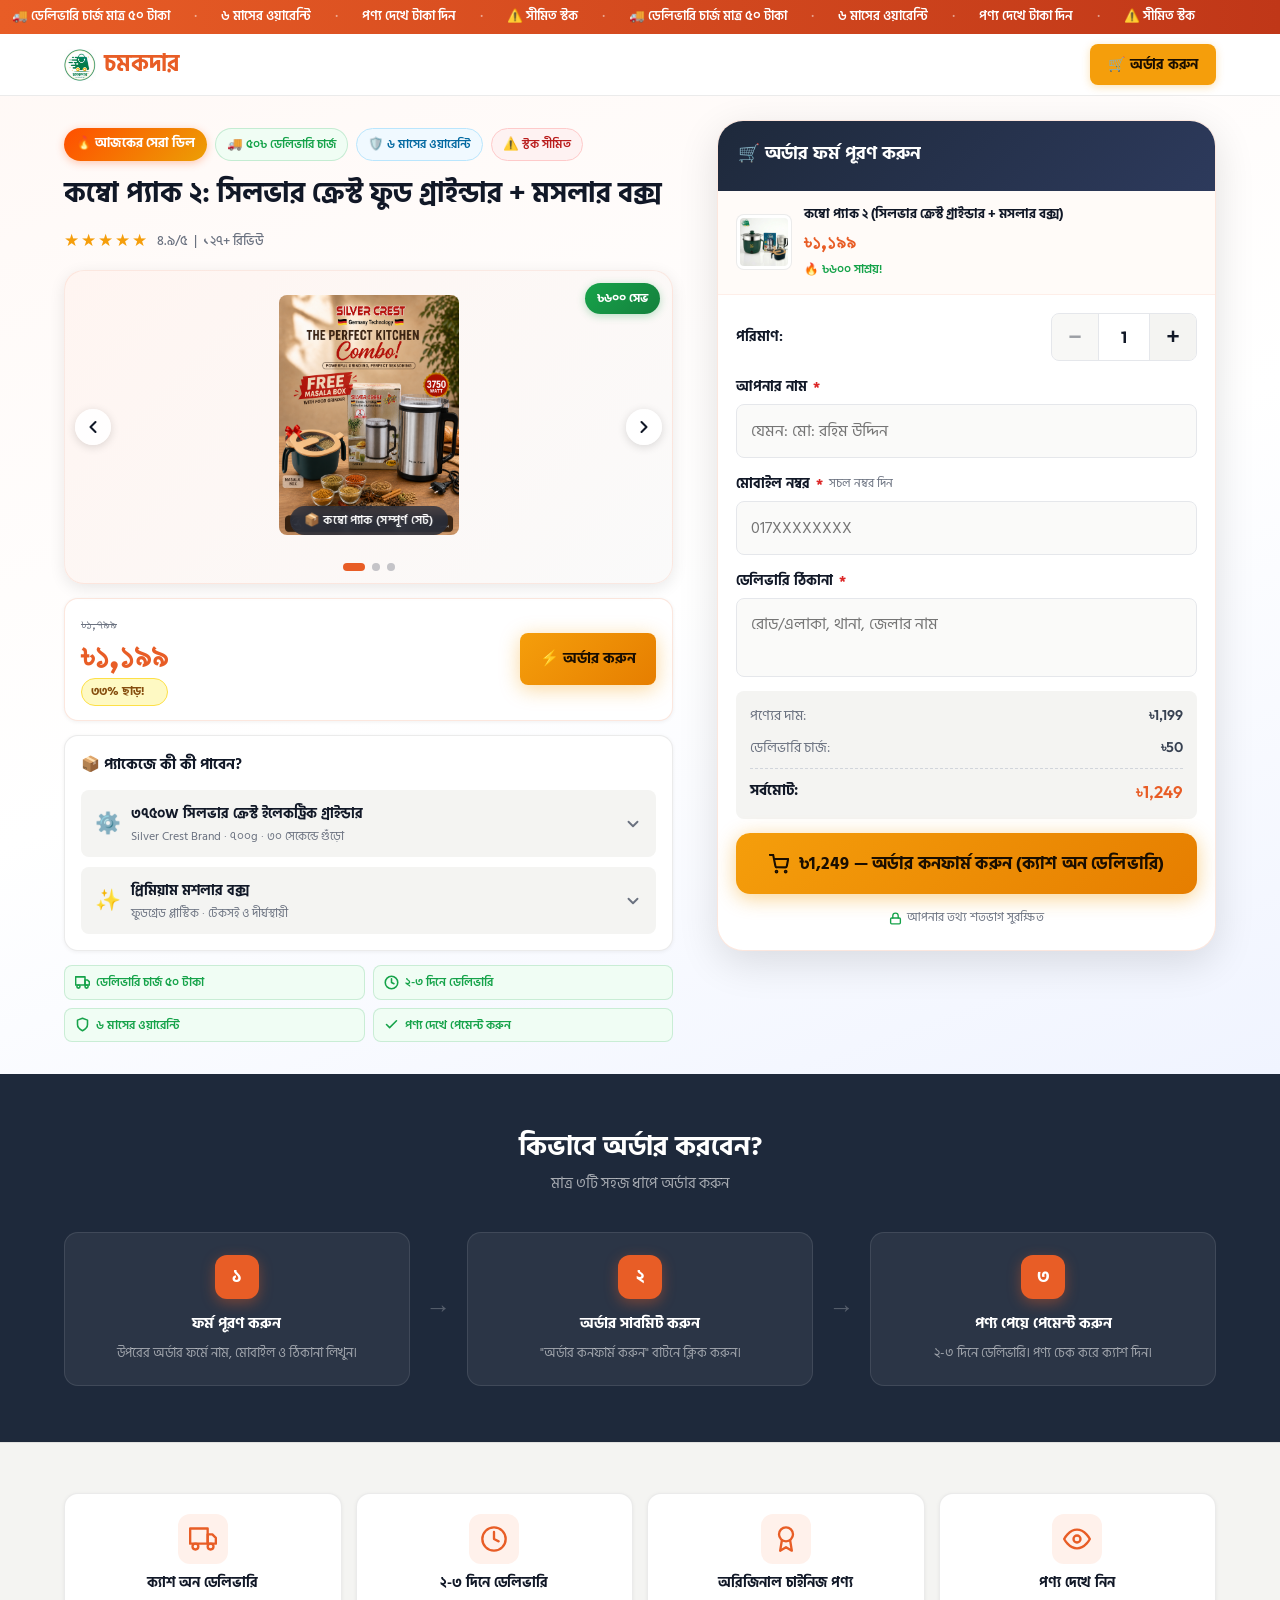
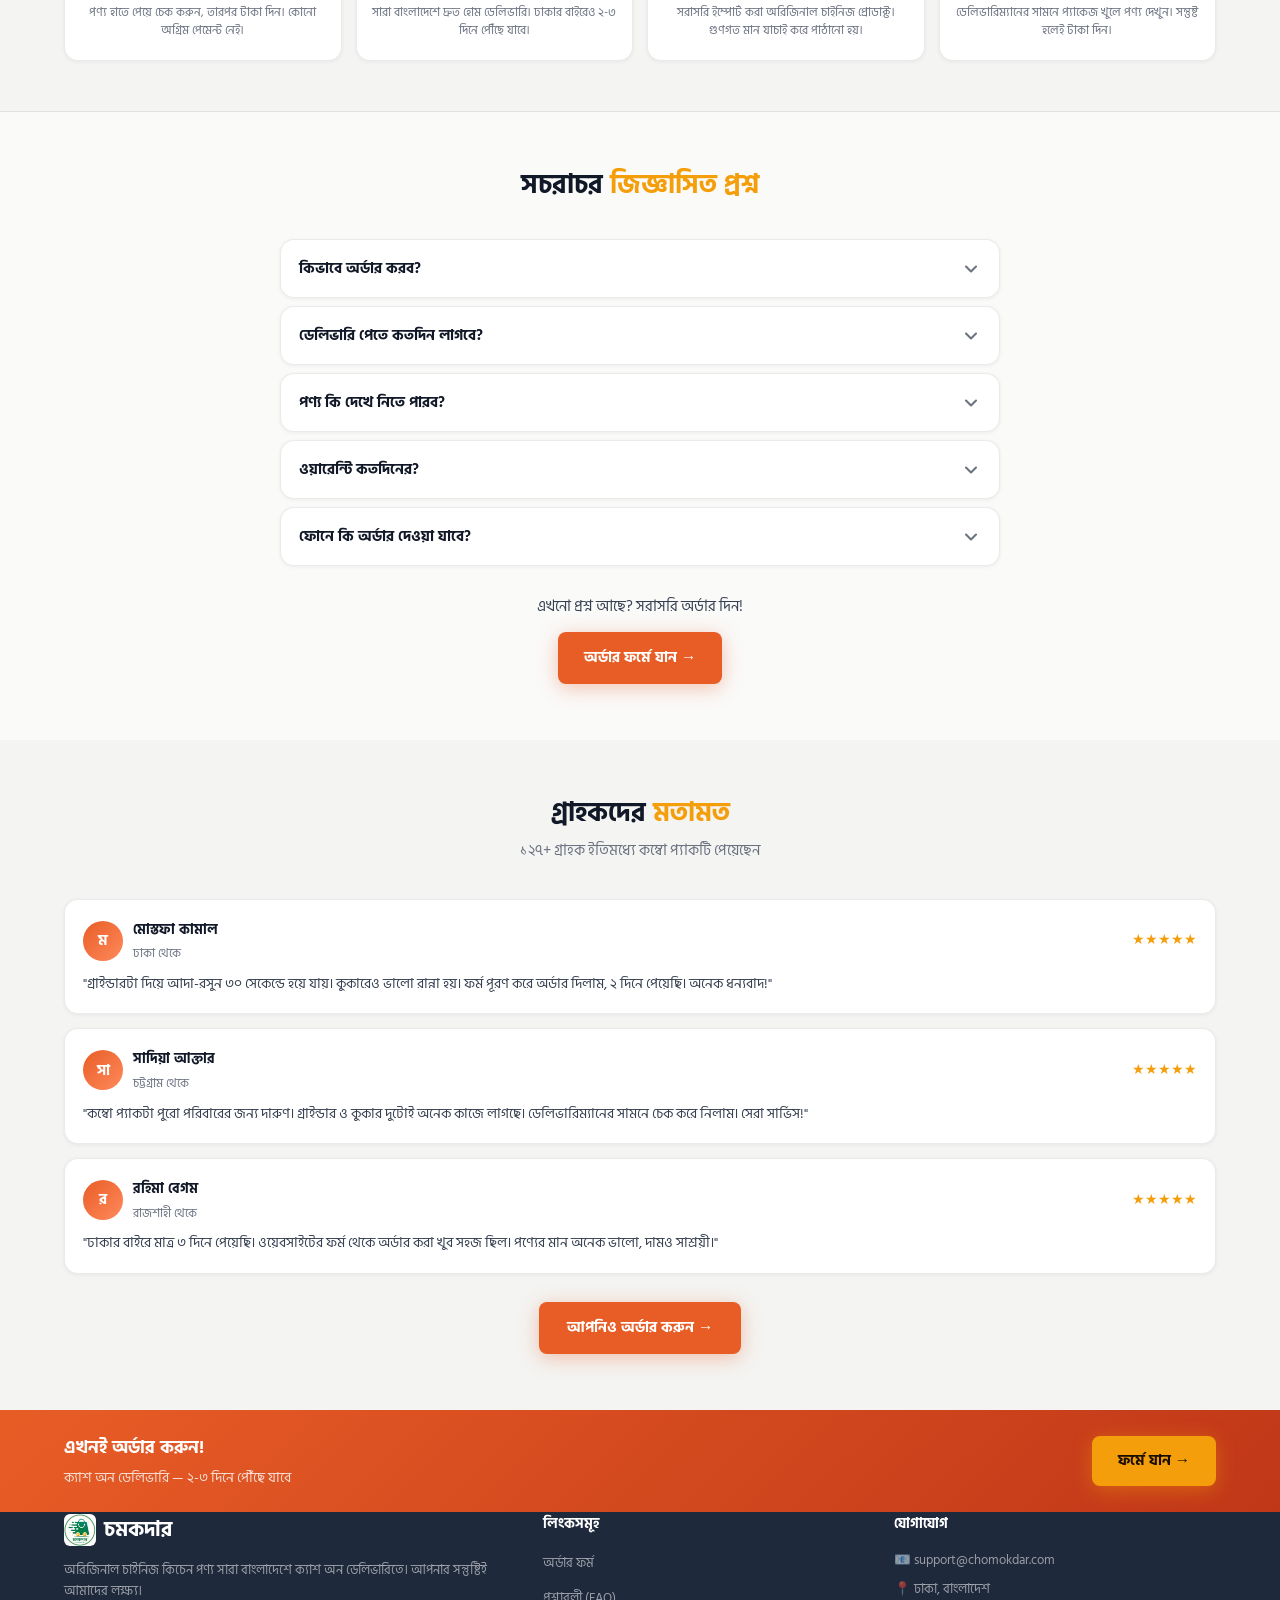
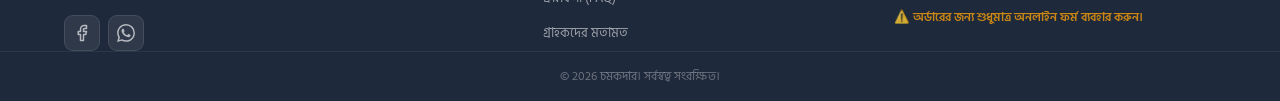
==== combo2/index.html @ e31125bf "2nd page" ====
﻿<!DOCTYPE html>
<html lang="bn">
<head>
  <meta charset="UTF-8">
  <meta name="viewport" content="width=device-width, initial-scale=1.0, viewport-fit=cover">
  <meta http-equiv="X-UA-Compatible" content="ie=edge">

  <title>চমকদার | কম্বো প্যাক ২ অর্ডার করুন - সিলভার ক্রেস্ট ফুড গ্রাইন্ডার + মশলার বক্স</title>
  <meta name="description" content="চমকদার কম্বো প্যাক ২: ৩৭৫০W সিলভার ক্রেস্ট ফুড গ্রাইন্ডার + প্রিমিয়াম মশলার বক্স মাত্র ৳১,১৯৯-তে। সারা বাংলাদেশে ডেলিভারি চার্জ মাত্র ৫০ টাকা ও ৬ মাসের ওয়ারেন্টি! অনলাইন ফর্মে অর্ডার করুন।">
  <meta name="keywords" content="চমকদার, কম্বো প্যাক, সিলভার ক্রেস্ট, ফুড গ্রাইন্ডার, মশলার বক্স, অনলাইন অর্ডার বাংলাদেশ, রিটার্ন পলিসি">
  <meta name="robots" content="index, follow">
  <link rel="canonical" href="https://chomokdar.com/combo2/">

  <!-- Open Graph for Facebook Ads -->
  <meta property="og:title" content="চমকদার কম্বো প্যাক ২ — ৳১,১৯৯ | ডেলিভারি ৫০ টাকা">
  <meta property="og:description" content="৩৭৫০W সিলভার ক্রেস্ট ফুড গ্রাইন্ডার + প্রিমিয়াম মশলার বক্স — একসাথে মাত্র ৳১,১৯৯! সাথে ৬ মাসের ওয়ারেন্টি!">
  <meta property="og:image" content="https://chomokdar.com/assets/combo pack 2.jpeg">
  <meta property="og:url" content="https://chomokdar.com/combo2/">
  <meta property="og:type" content="website">
  <meta property="og:site_name" content="চমকদার">

  <meta name="twitter:card" content="summary_large_image">
  <meta name="twitter:title" content="চমকদার কম্বো প্যাক ২ — ৳১,১৯৯">
  <meta name="twitter:description" content="৩৭৫০W সিলভার ক্রেস্ট ফুড গ্রাইন্ডার + প্রিমিয়াম মশলার বক্স। ডেলিভারি ৫০ টাকা ও ৬ মাসের ওয়ারেন্টি।">
  <meta name="twitter:image" content="https://chomokdar.com/assets/combo pack 2.jpeg">

  <link rel="icon" type="image/jpeg" href="../assets/chamakdaqr-logo.jpeg">

  <!-- Structured Data -->
  <script type="application/ld+json">
  {
    "@context": "https://schema.org",
    "@type": "Product",
    "name": "কম্বো প্যাক ২: সিলভার ক্রেস্ট ফুড গ্রাইন্ডার + মশলার বক্স",
    "image": "https://chomokdar.com/assets/combo pack 2.jpeg",
    "description": "অরিজিনাল চাইনিজ কিচেন কম্বো — ৩৭৫০W সিলভার ক্রেস্ট ফুড গ্রাইন্ডার ও প্রিমিয়াম মশলার বক্স। সাথে ৬ মাসের রিপ্লেসমেন্ট গ্যারান্টি।",
    "brand": { "@type": "Brand", "name": "চমকদার" },
    "offers": {
      "@type": "Offer",
      "price": "1199",
      "priceCurrency": "BDT",
      "availability": "https://schema.org/InStock",
      "url": "https://chomokdar.com/combo2/"
    },
    "aggregateRating": {
      "@type": "AggregateRating",
      "ratingValue": "4.9",
      "reviewCount": "127"
    }
  }
  </script>

  <!-- Facebook Pixel -->
  <script>
    !function(f,b,e,v,n,t,s)
    {if(f.fbq)return;n=f.fbq=function(){n.callMethod?
    n.callMethod.apply(n,arguments):n.queue.push(arguments)};
    if(!f._fbq)f._fbq=n;n.push=n;n.loaded=!0;n.version='2.0';
    n.queue=[];t=b.createElement(e);t.async=!0;
    t.src=v;s=b.getElementsByTagName(e)[0];
    s.parentNode.insertBefore(t,s)}(window, document,'script',
    'https://connect.facebook.net/en_US/fbevents.js');
  </script>
  <noscript>
    <img height="1" width="1" style="display:none"
         src="https://www.facebook.com/tr?id=1018082120683568&ev=PageView&noscript=1"/>
  </noscript>

  <link rel="stylesheet" href="../style.css?v=3">
</head>
<body data-product-key="combo2">

  <!-- ══════════════════════════════════
       TOP INFO STRIP
  ══════════════════════════════════ -->
  <div class="top-strip" id="top-strip">
    <div class="top-strip-track">
      <span>🚚 ডেলিভারি চার্জ মাত্র ৫০ টাকা</span>
      <span class="strip-dot">·</span>
      <span>৬ মাসের ওয়ারেন্টি</span>
      <span class="strip-dot">·</span>
      <span>পণ্য দেখে টাকা দিন</span>
      <span class="strip-dot">·</span>
      <span>⚠️ সীমিত স্টক</span>
      <!-- Duplicate for seamless scroll -->
      <span class="strip-dot">·</span>
      <span>🚚 ডেলিভারি চার্জ মাত্র ৫০ টাকা</span>
      <span class="strip-dot">·</span>
      <span>৬ মাসের ওয়ারেন্টি</span>
      <span class="strip-dot">·</span>
      <span>পণ্য দেখে টাকা দিন</span>
      <span class="strip-dot">·</span>
      <span>⚠️ সীমিত স্টক</span>
    </div>
  </div>

  <!-- ══════════════════════════════════
       HEADER
  ══════════════════════════════════ -->
  <header id="main-header">
    <div class="container header-container">
      <a href="#" class="logo">
        <img src="../assets/chamakdaqr-logo.jpeg" alt="চমকদার লোগো" class="logo-img">
        <span>চমকদার</span>
      </a>
      <a href="#order-form-anchor" class="header-order-btn">
        🛒 অর্ডার করুন
      </a>
    </div>
  </header>

  <!-- ══════════════════════════════════
       MAIN SECTION: Product + Form
  ══════════════════════════════════ -->
  <section class="main-section" id="order-section">
    <div class="container main-grid">

      <!-- ── LEFT / TOP: Product Detail ── -->
      <div class="product-detail-col">

        <!-- Badges -->
        <div class="badge-row">
          <span class="badge-hot">🔥 আজকের সেরা ডিল</span>
          <span class="badge-delivery">🚚 ৫০৳ ডেলিভারি চার্জ</span>
          <span class="badge-guarantee">🛡️ ৬ মাসের ওয়ারেন্টি</span>
          <span class="badge-stock">⚠️ স্টক সীমিত</span>
        </div>

        <!-- Title -->
        <h1 class="product-title">
          কম্বো প্যাক ২: সিলভার ক্রেস্ট ফুড গ্রাইন্ডার + মসলার বক্স
        </h1>

        <!-- Stars -->
        <div class="stars-row">
          <span class="stars">★★★★★</span>
          <span class="stars-label">৪.৯/৫ &nbsp;|&nbsp; ১২৭+ রিভিউ</span>
        </div>

        <!-- Product Image Slider -->
        <div class="slider-wrap" id="product-slider">
          <div class="slider-track" id="slider-track">
            <div class="slide">
              <img src="../assets/combo3.png" alt="কম্বো প্যাক — সম্পূর্ণ সেট" loading="eager">
              <span class="slide-label">📦 কম্বো প্যাক (সম্পূর্ণ সেট)</span>
            </div>
            <div class="slide">
              <img src="../assets/food grinder.png" alt="ফুড গ্রাইন্ডার" loading="lazy">
              <span class="slide-label">⚙️ সিলভার ক্রেস্ট ফুড গ্রাইন্ডার</span>
            </div>
            <div class="slide">
              <img src="../assets/masala box.jpeg" alt="মশলার বক্স" loading="lazy">
              <span class="slide-label">✨ মশলার বক্স</span>
            </div>
          </div>

          <!-- Prev / Next arrows -->
          <button class="slider-arrow slider-prev" id="slider-prev" aria-label="আগের ছবি">
            <svg xmlns="http://www.w3.org/2000/svg" width="20" height="20" viewBox="0 0 24 24" fill="none" stroke="currentColor" stroke-width="2.5" stroke-linecap="round" stroke-linejoin="round"><polyline points="15 18 9 12 15 6"/></svg>
          </button>
          <button class="slider-arrow slider-next" id="slider-next" aria-label="পরের ছবি">
            <svg xmlns="http://www.w3.org/2000/svg" width="20" height="20" viewBox="0 0 24 24" fill="none" stroke="currentColor" stroke-width="2.5" stroke-linecap="round" stroke-linejoin="round"><polyline points="9 18 15 12 9 6"/></svg>
          </button>

          <!-- Save tag -->
          <span class="save-tag">৳৬০০ সেভ</span>

          <!-- Dot indicators -->
          <div class="slider-dots" id="slider-dots">
            <button class="sdot active" data-idx="0" aria-label="স্লাইড ১"></button>
            <button class="sdot" data-idx="1" aria-label="স্লাইড ২"></button>
            <button class="sdot" data-idx="2" aria-label="স্লাইড ৩"></button>
          </div>
        </div>

        <!-- Price + Order Now Button -->
        <div class="price-cta-row">
          <div class="price-block">
            <span class="price-old">৳১,৭৯৯</span>
            <span class="price-now">৳১,১৯৯</span>
            <span class="discount-tag">৩৩% ছাড়!</span>
          </div>
          <a href="#order-form-anchor" class="btn-order-now" id="btn-order-now-top">
            ⚡ অর্ডার করুন
          </a>
        </div>

        <!-- What's in the box -->
        <div class="combo-box">
          <h3 class="combo-box-title">📦 প্যাকেজে কী কী পাবেন?</h3>
          <div class="combo-items">

            <!-- Item 1: Grinder -->
            <div class="combo-item" id="ci-grinder">
              <button class="ci-header" aria-expanded="false" aria-controls="ci-grinder-body">
                <span class="ci-icon">⚙️</span>
                <div class="ci-info">
                  <strong>৩৭৫০W সিলভার ক্রেস্ট ইলেকট্রিক গ্রাইন্ডার</strong>
                  <span>Silver Crest Brand · ৭০০g · ৩০ সেকেন্ডে গুঁড়ো</span>
                </div>
                <svg class="ci-chevron" xmlns="http://www.w3.org/2000/svg" width="18" height="18" viewBox="0 0 24 24" fill="none" stroke="currentColor" stroke-width="2.5" stroke-linecap="round" stroke-linejoin="round"><polyline points="6 9 12 15 18 9"/></svg>
              </button>
              <div class="ci-body" id="ci-grinder-body">
                <div class="ci-specs">
                  <div class="ci-spec-row"><span class="cs-label">⚡ পাওয়ার</span><span class="cs-val">৩৭৫০ Watt</span></div>
                  
                  <div class="ci-spec-row"><span class="cs-label">🔪 ব্লেড</span><span class="cs-val">স্টেইনলেস স্টিল</span></div>
                  <div class="ci-spec-row"><span class="cs-label">⏱️ গ্রাইন্ড টাইম</span><span class="cs-val">মাত্র ৩০ সেকেন্ড</span></div>
                  <div class="ci-spec-row"><span class="cs-label">🏷️ ব্র্যান্ড</span><span class="cs-val">Silver Crest Brand (জার্মান ডিজাইন)</span></div>
                  <div class="ci-spec-row"><span class="cs-label">🌿 ব্যবহার</span><span class="cs-val">মশলা, মরিচ, হলুদ, আদা, রসুন, ধনে, চাল, ডাল</span></div>
                  
                </div>
              </div>
            </div>

            <!-- Item 2: Spice Bowl -->
            <div class="combo-item" id="ci-bowl">
              <button class="ci-header" aria-expanded="false" aria-controls="ci-bowl-body">
                <span class="ci-icon">✨</span>
                <div class="ci-info">
                  <strong>প্রিমিয়াম মশলার বক্স</strong>
                  <span>ফুডগ্রেড প্লাস্টিক · টেকসই ও দীর্ঘস্থায়ী</span>
                </div>
                <svg class="ci-chevron" xmlns="http://www.w3.org/2000/svg" width="18" height="18" viewBox="0 0 24 24" fill="none" stroke="currentColor" stroke-width="2.5" stroke-linecap="round" stroke-linejoin="round"><polyline points="6 9 12 15 18 9"/></svg>
              </button>
              <div class="ci-body" id="ci-bowl-body">
                <div class="ci-specs">
                  <div class="ci-spec-row"><span class="cs-label">🪨 উপাদান</span><span class="cs-val">Food-grade plastic</span></div>
                  <div class="ci-spec-row"><span class="cs-label">🛡️ মান</span><span class="cs-val">মরিচা-মুক্ত, দীর্ঘস্থায়ী</span></div>
                  <div class="ci-spec-row"><span class="cs-label">🧼 পরিষ্কার</span><span class="cs-val">সহজে ধোয়া যায়</span></div>
                  <div class="ci-spec-row"><span class="cs-label">🌿 ব্যবহার</span><span class="cs-val">মশলা, লবণ, তেল রাখার জন্য</span></div>
                  <div class="ci-spec-row"><span class="cs-label">🎁 প্যাকেজ</span><span class="cs-val">কম্বো প্যাকের বোনাস আইটেম</span></div>
                </div>
              </div>
            </div>

          </div>
        </div>


        <!-- Trust Chips -->
        <div class="trust-chips">
          <div class="trust-chip">
            <svg xmlns="http://www.w3.org/2000/svg" width="15" height="15" viewBox="0 0 24 24" fill="none" stroke="currentColor" stroke-width="2.5" stroke-linecap="round" stroke-linejoin="round"><rect x="1" y="3" width="15" height="13"></rect><polygon points="16 8 20 8 23 11 23 16 16 16 16 8"></polygon><circle cx="5.5" cy="18.5" r="2.5"></circle><circle cx="18.5" cy="18.5" r="2.5"></circle></svg>
            ডেলিভারি চার্জ ৫০ টাকা
          </div>
          <div class="trust-chip">
            <svg xmlns="http://www.w3.org/2000/svg" width="15" height="15" viewBox="0 0 24 24" fill="none" stroke="currentColor" stroke-width="2.5" stroke-linecap="round" stroke-linejoin="round"><circle cx="12" cy="12" r="10"></circle><polyline points="12 6 12 12 16 14"></polyline></svg>
            ২-৩ দিনে ডেলিভারি
          </div>
          <div class="trust-chip">
            <svg xmlns="http://www.w3.org/2000/svg" width="15" height="15" viewBox="0 0 24 24" fill="none" stroke="currentColor" stroke-width="2.5" stroke-linecap="round" stroke-linejoin="round"><path d="M12 22s8-4 8-10V5l-8-3-8 3v7c0 6 8 10 8 10z"></path></svg>
            ৬ মাসের ওয়ারেন্টি
          </div>
          <div class="trust-chip">
            <svg xmlns="http://www.w3.org/2000/svg" width="15" height="15" viewBox="0 0 24 24" fill="none" stroke="currentColor" stroke-width="2.5" stroke-linecap="round" stroke-linejoin="round"><polyline points="20 6 9 17 4 12"></polyline></svg>
            পণ্য দেখে পেমেন্ট করুন
          </div>
        </div>

      </div><!-- /product-detail-col -->

      <!-- ── RIGHT / BOTTOM: Order Form ── -->
      <div class="order-form-col" id="order-form-anchor" tabindex="-1">
        <div class="order-card">

          <div class="order-card-head">
            <div class="order-card-title">🛒 অর্ডার ফর্ম পূরণ করুন</div>
            
          </div>

          <!-- Product Preview -->
          <div class="prod-preview">
            <img src="../assets/combo pack 2.jpeg" alt="কম্বো প্যাক" class="preview-img">
            <div class="preview-info">
              <div class="preview-name">কম্বো প্যাক ২ (সিলভার ক্রেস্ট গ্রাইন্ডার + মসলার বক্স)</div>
              <div class="preview-price">৳১,১৯৯</div>
              <div class="preview-save">🔥 ৳৬০০ সাশ্রয়!</div>
            </div>
          </div>

          <form id="checkout-form" novalidate>

            <!-- Quantity -->
            <div class="ff ff-qty">
              <label class="fl" for="order-quantity">পরিমাণ:</label>
              <div class="qty-wrap">
                <button type="button" class="qty-btn" id="btn-qty-minus">−</button>
                <input type="number" id="order-quantity" class="qty-input" value="1" min="1" max="10" readonly>
                <button type="button" class="qty-btn" id="btn-qty-plus">+</button>
              </div>
            </div>

            <!-- Name -->
            <div class="ff">
              <label class="fl" for="cust-name">আপনার নাম <span class="req">*</span></label>
              <input type="text" id="cust-name" class="fi" placeholder="যেমন: মো: রহিম উদ্দিন" required autocomplete="name">
            </div>

            <!-- Phone -->
            <div class="ff">
              <label class="fl" for="cust-phone">
                মোবাইল নম্বর <span class="req">*</span>
                <span class="fhint">সচল নম্বর দিন</span>
              </label>
              <input type="tel" id="cust-phone" class="fi" placeholder="017XXXXXXXX" maxlength="11" required autocomplete="tel" inputmode="numeric">
            </div>

            <!-- Address -->
            <div class="ff">
              <label class="fl" for="cust-address">ডেলিভারি ঠিকানা <span class="req">*</span></label>
              <textarea id="cust-address" class="fi fi-ta" rows="2" placeholder="রোড/এলাকা, থানা, জেলার নাম" required autocomplete="street-address"></textarea>
            </div>

            <!-- Summary -->
            <div class="order-summary">
              <div class="os-row">
                <span>পণ্যের দাম:</span>
                <span id="summary-product-price">৳০</span>
              </div>
              <div class="os-row">
                <span>ডেলিভারি চার্জ:</span>
                <span id="summary-delivery-charge">৳০</span>
              </div>
              <div class="os-row os-total">
                <span>সর্বমোট:</span>
                <span id="summary-total-price">৳০</span>
              </div>
            </div>

            <!-- Submit -->
            <button type="submit" class="submit-btn" id="btn-submit-order">
              <svg xmlns="http://www.w3.org/2000/svg" width="20" height="20" viewBox="0 0 24 24" fill="none" stroke="currentColor" stroke-width="2.5" stroke-linecap="round" stroke-linejoin="round"><circle cx="9" cy="21" r="1"></circle><circle cx="20" cy="21" r="1"></circle><path d="M1 1h4l2.68 13.39a2 2 0 0 0 2 1.61h9.72a2 2 0 0 0 2-1.61L23 6H6"></path></svg>
              <span id="submit-btn-text">অর্ডার কনফার্ম করুন</span>
            </button>

            

            <div class="secure-note">
              <svg xmlns="http://www.w3.org/2000/svg" width="13" height="13" viewBox="0 0 24 24" fill="none" stroke="currentColor" stroke-width="2.5" stroke-linecap="round" stroke-linejoin="round"><rect x="3" y="11" width="18" height="11" rx="2" ry="2"></rect><path d="M7 11V7a5 5 0 0 1 10 0v4"></path></svg>
              আপনার তথ্য শতভাগ সুরক্ষিত
            </div>

          </form>
        </div>
      </div><!-- /order-form-col -->

    </div><!-- /main-grid -->
  </section>

  <!-- ══════════════════════════════════
       HOW TO ORDER
  ══════════════════════════════════ -->
  <section class="steps-section">
    <div class="container">
      <div class="sec-head">
        <h2 class="sec-title">কিভাবে অর্ডার করবেন?</h2>
        <p class="sec-sub">মাত্র ৩টি সহজ ধাপে অর্ডার করুন</p>
      </div>
      <div class="steps-grid">
        <div class="step-card">
          <div class="step-num">১</div>
          <h3>ফর্ম পূরণ করুন</h3>
          <p>উপরের অর্ডার ফর্মে নাম, মোবাইল ও ঠিকানা লিখুন।</p>
        </div>
        <div class="step-arrow">→</div>
        <div class="step-card">
          <div class="step-num">২</div>
          <h3>অর্ডার সাবমিট করুন</h3>
          <p>"অর্ডার কনফার্ম করুন" বাটনে ক্লিক করুন।</p>
        </div>
        <div class="step-arrow">→</div>
        <div class="step-card">
          <div class="step-num">৩</div>
          <h3>পণ্য পেয়ে পেমেন্ট করুন</h3>
          <p>২-৩ দিনে ডেলিভারি। পণ্য চেক করে ক্যাশ দিন।</p>
        </div>
      </div>
    </div>
  </section>

  <!-- ══════════════════════════════════
       TRUST SECTION
  ══════════════════════════════════ -->
  <section class="trust-section">
    <div class="container trust-grid">
      <div class="trust-card">
        <div class="trust-icon">
          <svg xmlns="http://www.w3.org/2000/svg" width="28" height="28" viewBox="0 0 24 24" fill="none" stroke="currentColor" stroke-width="2" stroke-linecap="round" stroke-linejoin="round"><rect x="1" y="3" width="15" height="13"></rect><polygon points="16 8 20 8 23 11 23 16 16 16 16 8"></polygon><circle cx="5.5" cy="18.5" r="2.5"></circle><circle cx="18.5" cy="18.5" r="2.5"></circle></svg>
        </div>
        <h3>ক্যাশ অন ডেলিভারি</h3>
        <p>পণ্য হাতে পেয়ে চেক করুন, তারপর টাকা দিন। কোনো অগ্রিম পেমেন্ট নেই।</p>
      </div>
      <div class="trust-card">
        <div class="trust-icon">
          <svg xmlns="http://www.w3.org/2000/svg" width="28" height="28" viewBox="0 0 24 24" fill="none" stroke="currentColor" stroke-width="2" stroke-linecap="round" stroke-linejoin="round"><circle cx="12" cy="12" r="10"></circle><polyline points="12 6 12 12 16 14"></polyline></svg>
        </div>
        <h3>২-৩ দিনে ডেলিভারি</h3>
        <p>সারা বাংলাদেশে দ্রুত হোম ডেলিভারি। ঢাকার বাইরেও ২-৩ দিনে পৌঁছে যাবে।</p>
      </div>
      <div class="trust-card">
        <div class="trust-icon">
          <svg xmlns="http://www.w3.org/2000/svg" width="28" height="28" viewBox="0 0 24 24" fill="none" stroke="currentColor" stroke-width="2" stroke-linecap="round" stroke-linejoin="round"><circle cx="12" cy="8" r="6"></circle><path d="M15.477 12.89L17 22l-5-3-5 3 1.523-9.11"></path></svg>
        </div>
        <h3>অরিজিনাল চাইনিজ পণ্য</h3>
        <p>সরাসরি ইম্পোর্ট করা অরিজিনাল চাইনিজ প্রোডাক্ট। গুণগত মান যাচাই করে পাঠানো হয়।</p>
      </div>
      <div class="trust-card">
        <div class="trust-icon">
          <svg xmlns="http://www.w3.org/2000/svg" width="28" height="28" viewBox="0 0 24 24" fill="none" stroke="currentColor" stroke-width="2" stroke-linecap="round" stroke-linejoin="round"><path d="M1 12s4-8 11-8 11 8 11 8-4 8-11 8-11-8-11-8z"></path><circle cx="12" cy="12" r="3"></circle></svg>
        </div>
        <h3>পণ্য দেখে নিন</h3>
        <p>ডেলিভারিম্যানের সামনে প্যাকেজ খুলে পণ্য দেখুন। সন্তুষ্ট হলেই টাকা দিন।</p>
      </div>
    </div>
  </section>

  <!-- ══════════════════════════════════
       FAQ (before reviews)
  ══════════════════════════════════ -->
  <section class="faq-section" id="faq-section">
    <div class="container">
      <div class="sec-head">
        <h2 class="sec-title">সচরাচর <span>জিজ্ঞাসিত প্রশ্ন</span></h2>
      </div>
      <div class="faq-list">

        <div class="faq-item">
          <div class="faq-q">
            কিভাবে অর্ডার করব?
            <svg xmlns="http://www.w3.org/2000/svg" width="20" height="20" viewBox="0 0 24 24" fill="none" stroke="currentColor" stroke-width="2.5" stroke-linecap="round" stroke-linejoin="round"><polyline points="6 9 12 15 18 9"></polyline></svg>
          </div>
          <div class="faq-a"><p>পেজের অর্ডার ফর্মে আপনার নাম, মোবাইল নম্বর ও ঠিকানা লিখুন, তারপর "অর্ডার কনফার্ম করুন" বাটনে চাপুন। আমরা শুধুমাত্র অনলাইন ফর্মের মাধ্যমে অর্ডার গ্রহণ করি। ফোনে অর্ডার নেওয়া হয় না।</p></div>
        </div>

        <div class="faq-item">
          <div class="faq-q">
            ডেলিভারি পেতে কতদিন লাগবে?
            <svg xmlns="http://www.w3.org/2000/svg" width="20" height="20" viewBox="0 0 24 24" fill="none" stroke="currentColor" stroke-width="2.5" stroke-linecap="round" stroke-linejoin="round"><polyline points="6 9 12 15 18 9"></polyline></svg>
          </div>
          <div class="faq-a"><p>সারা বাংলাদেশে ২-৩ দিনের মধ্যে হোম ডেলিভারি দেওয়া হয়। ঢাকার ভিতরে বা বাইরে — সবখানেই একই সময়ে ডেলিভারি পৌঁছে যাবে।</p></div>
        </div>

        <div class="faq-item">
          <div class="faq-q">
            পণ্য কি দেখে নিতে পারব?
            <svg xmlns="http://www.w3.org/2000/svg" width="20" height="20" viewBox="0 0 24 24" fill="none" stroke="currentColor" stroke-width="2.5" stroke-linecap="round" stroke-linejoin="round"><polyline points="6 9 12 15 18 9"></polyline></svg>
          </div>
          <div class="faq-a"><p>অবশ্যই! ডেলিভারিম্যান পণ্য আনলে আপনি তার সামনেই প্যাকেজ খুলে পণ্য চেক করতে পারবেন। সন্তুষ্ট হলে তারপরই টাকা পরিশোধ করবেন।</p></div>
        </div>

        <div class="faq-item">
          <div class="faq-q">
            ওয়ারেন্টি কতদিনের?
            <svg xmlns="http://www.w3.org/2000/svg" width="20" height="20" viewBox="0 0 24 24" fill="none" stroke="currentColor" stroke-width="2.5" stroke-linecap="round" stroke-linejoin="round"><polyline points="6 9 12 15 18 9"></polyline></svg>
          </div>
          <div class="faq-a"><p>এটি একটি অরিজিনাল চাইনিজ প্রোডাক্ট যা সরাসরি ইম্পোর্ট করা হয়। গ্রাহকের সুবিধার জন্য আমরা এই কম্বো প্যাকে দিচ্ছি ৬ মাসের রিপ্লেসমেন্ট গ্যারান্টি! কোনো সমস্যা হলে ৬ মাসের মধ্যে রিপ্লেস করে দেওয়া হবে।</p></div>
        </div>

        <div class="faq-item">
          <div class="faq-q">
            ফোনে কি অর্ডার দেওয়া যাবে?
            <svg xmlns="http://www.w3.org/2000/svg" width="20" height="20" viewBox="0 0 24 24" fill="none" stroke="currentColor" stroke-width="2.5" stroke-linecap="round" stroke-linejoin="round"><polyline points="6 9 12 15 18 9"></polyline></svg>
          </div>
          <div class="faq-a"><p>না। আমরা শুধুমাত্র এই ওয়েবসাইটের অনলাইন ফর্মের মাধ্যমে অর্ডার গ্রহণ করি। ফর্ম পূরণ করতে মাত্র ১ মিনিট লাগে এবং এটি সম্পূর্ণ বিনামূল্যে ও সহজ।</p></div>
        </div>

      </div>

      <!-- CTA inside FAQ -->
      <div class="faq-cta">
        <p>এখনো প্রশ্ন আছে? সরাসরি অর্ডার দিন!</p>
        <a href="#order-form-anchor" class="faq-cta-btn">অর্ডার ফর্মে যান →</a>
      </div>

    </div>
  </section>

  <!-- ══════════════════════════════════
       CUSTOMER REVIEWS (at bottom)
  ══════════════════════════════════ -->
  <section class="reviews-section" id="reviews-section">
    <div class="container">
      <div class="sec-head">
        <h2 class="sec-title">গ্রাহকদের <span>মতামত</span></h2>
        <p class="sec-sub">১২৭+ গ্রাহক ইতিমধ্যে কম্বো প্যাকটি পেয়েছেন</p>
      </div>
      <div class="reviews-grid">
        <div class="review-card">
          <div class="rv-top">
            <div class="rv-av">ম</div>
            <div>
              <h4>মোস্তফা কামাল</h4>
              <p class="rv-loc">ঢাকা থেকে</p>
            </div>
            <div class="rv-stars">★★★★★</div>
          </div>
          <p class="rv-text">"গ্রাইন্ডারটা দিয়ে আদা-রসুন ৩০ সেকেন্ডে হয়ে যায়। কুকারেও ভালো রান্না হয়। ফর্ম পূরণ করে অর্ডার দিলাম, ২ দিনে পেয়েছি। অনেক ধন্যবাদ!"</p>
        </div>
        <div class="review-card">
          <div class="rv-top">
            <div class="rv-av">সা</div>
            <div>
              <h4>সাদিয়া আক্তার</h4>
              <p class="rv-loc">চট্টগ্রাম থেকে</p>
            </div>
            <div class="rv-stars">★★★★★</div>
          </div>
          <p class="rv-text">"কম্বো প্যাকটা পুরো পরিবারের জন্য দারুণ। গ্রাইন্ডার ও কুকার দুটোই অনেক কাজে লাগছে। ডেলিভারিম্যানের সামনে চেক করে নিলাম। সেরা সার্ভিস!"</p>
        </div>
        <div class="review-card">
          <div class="rv-top">
            <div class="rv-av">র</div>
            <div>
              <h4>রহিমা বেগম</h4>
              <p class="rv-loc">রাজশাহী থেকে</p>
            </div>
            <div class="rv-stars">★★★★★</div>
          </div>
          <p class="rv-text">"ঢাকার বাইরে মাত্র ৩ দিনে পেয়েছি। ওয়েবসাইটের ফর্ম থেকে অর্ডার করা খুব সহজ ছিল। পণ্যের মান অনেক ভালো, দামও সাশ্রয়ী।"</p>
        </div>
      </div>
      <div class="reviews-cta">
        <a href="#order-form-anchor" class="rv-cta-btn">আপনিও অর্ডার করুন →</a>
      </div>
    </div>
  </section>

  <!-- ══════════════════════════════════
       FOOTER
  ══════════════════════════════════ -->
  <footer>
    <div class="footer-cta-bar">
      <div class="container fcta-inner">
        <div class="fcta-text">
          <strong>এখনই অর্ডার করুন!</strong>
          <span>ক্যাশ অন ডেলিভারি — ২-৩ দিনে পৌঁছে যাবে</span>
        </div>
        <a href="#order-form-anchor" class="fcta-btn">ফর্মে যান →</a>
      </div>
    </div>

    <div class="footer-main">
      <div class="container footer-grid">
        <div class="footer-brand">
          <div class="footer-logo">
            <img src="../assets/chamakdaqr-logo.jpeg" alt="চমকদার লোগো" class="logo-img">
            <span>চমকদার</span>
          </div>
          <p>অরিজিনাল চাইনিজ কিচেন পণ্য সারা বাংলাদেশে ক্যাশ অন ডেলিভারিতে। আপনার সন্তুষ্টিই আমাদের লক্ষ্য।</p>
          <div class="footer-socials">
            <a href="https://www.facebook.com/profile.php?id=61589633454945" class="fsoc-icon" id="footer-fb-link" target="_blank" rel="noopener noreferrer" aria-label="Facebook পেজ">
              <svg xmlns="http://www.w3.org/2000/svg" width="18" height="18" viewBox="0 0 24 24" fill="none" stroke="currentColor" stroke-width="2" stroke-linecap="round" stroke-linejoin="round"><path d="M18 2h-3a5 5 0 0 0-5 5v3H7v4h3v8h4v-8h3l1-4h-4V7a1 1 0 0 1 1-1h3z"></path></svg>
            </a>
            <a href="https://wa.me/8801947257370" class="fsoc-icon fsoc-wa" id="footer-wa-link" target="_blank" rel="noopener noreferrer" aria-label="WhatsApp">
              <svg xmlns="http://www.w3.org/2000/svg" width="18" height="18" viewBox="0 0 24 24" fill="currentColor"><path d="M17.472 14.382c-.297-.149-1.758-.867-2.03-.967-.273-.099-.471-.148-.67.15-.197.297-.767.966-.94 1.164-.173.199-.347.223-.644.075-.297-.15-1.255-.463-2.39-1.475-.883-.788-1.48-1.761-1.653-2.059-.173-.297-.018-.458.13-.606.134-.133.298-.347.446-.52.149-.174.198-.298.298-.497.099-.198.05-.371-.025-.52-.075-.149-.669-1.612-.916-2.207-.242-.579-.487-.5-.669-.51-.173-.008-.371-.01-.57-.01-.198 0-.52.074-.792.372-.272.297-1.04 1.016-1.04 2.479 0 1.462 1.065 2.875 1.213 3.074.149.198 2.096 3.2 5.077 4.487.709.306 1.262.489 1.694.625.712.227 1.36.195 1.871.118.571-.085 1.758-.719 2.006-1.413.248-.694.248-1.289.173-1.413-.074-.124-.272-.198-.57-.347m-5.421 7.403h-.004a9.87 9.87 0 01-5.031-1.378l-.361-.214-3.741.982.998-3.648-.235-.374a9.86 9.86 0 01-1.51-5.26c.001-5.45 4.436-9.884 9.888-9.884 2.64 0 5.122 1.03 6.988 2.898a9.825 9.825 0 012.893 6.994c-.003 5.45-4.437 9.884-9.885 9.884m8.413-18.297A11.815 11.815 0 0012.05 0C5.495 0 .16 5.335.157 11.892c0 2.096.547 4.142 1.588 5.945L.057 24l6.305-1.654a11.882 11.882 0 005.683 1.448h.005c6.554 0 11.89-5.335 11.893-11.893a11.821 11.821 0 00-3.48-8.413z"/></svg>
            </a>
          </div>
        </div>
        <div class="footer-links">
          <h4>লিংকসমূহ</h4>
          <ul>
            <li><a href="#order-form-anchor">অর্ডার ফর্ম</a></li>
            <li><a href="#faq-section">প্রশ্নাবলী (FAQ)</a></li>
            <li><a href="#reviews-section">গ্রাহকদের মতামত</a></li>
          </ul>
        </div>
        <div class="footer-contact">
          <h4>যোগাযোগ</h4>
          <p>📧 support@chomokdar.com</p>
          <p>📍 ঢাকা, বাংলাদেশ</p>
          <p class="contact-note">⚠️ অর্ডারের জন্য শুধুমাত্র অনলাইন ফর্ম ব্যবহার করুন।</p>
        </div>
      </div>
      <div class="footer-bottom">
        <div class="container">
          <p>© 2026 চমকদার। সর্বস্বত্ব সংরক্ষিত।</p>
        </div>
      </div>
    </div>
  </footer>

  <!-- ══════════════════════════════════
       STICKY BOTTOM ORDER BAR (Mobile)
  ══════════════════════════════════ -->
  <div class="sticky-bar" id="sticky-bar">
    <div class="sticky-price-block">
      <div class="sticky-price-row">
        <span class="sticky-price">৳১,১৯৯</span>
        <span class="sticky-price-old">৳১,৭৯৯</span>
      </div>
      <span class="sticky-label">কম্বো প্যাক ২ (৩৩% ছাড়)</span>
    </div>
    <a href="#order-form-anchor" class="sticky-order-btn">
      <svg xmlns="http://www.w3.org/2000/svg" width="18" height="18" viewBox="0 0 24 24" fill="none" stroke="currentColor" stroke-width="2.5" stroke-linecap="round" stroke-linejoin="round"><circle cx="9" cy="21" r="1"></circle><circle cx="20" cy="21" r="1"></circle><path d="M1 1h4l2.68 13.39a2 2 0 0 0 2 1.61h9.72a2 2 0 0 0 2-1.61L23 6H6"></path></svg>
      <span>অর্ডার করুন</span>
    </a>
  </div>

  <!-- ══════════════════════════════════
       ORDER SUCCESS MODAL
  ══════════════════════════════════ -->
  <div class="modal-overlay" id="order-success-modal" role="dialog" aria-modal="true" aria-labelledby="modal-title-text">
    <div class="modal-card">
      <div class="modal-success-icon">
        <svg xmlns="http://www.w3.org/2000/svg" width="44" height="44" viewBox="0 0 24 24" fill="none" stroke="currentColor" stroke-width="3" stroke-linecap="round" stroke-linejoin="round"><path d="M22 11.08V12a10 10 0 1 1-5.93-9.14"></path><polyline points="22 4 12 14.01 9 11.01"></polyline></svg>
      </div>
      <h3 class="modal-title" id="modal-title-text">🎉 অর্ডার গৃহীত হয়েছে!</h3>
      <p class="modal-msg">আপনার অর্ডারটি সাবমিট হয়েছে। আমাদের প্রতিনিধি শীঘ্রই হোয়াটসঅ্যাপে যোগাযোগ করবেন।</p>
      <div class="modal-details">
        <div class="md-row"><span>নাম:</span><span id="modal-cust-name">-</span></div>
        <div class="md-row"><span>মোবাইল:</span><span id="modal-cust-phone">-</span></div>
        <div class="md-row"><span>পণ্য:</span><span id="modal-prod-name">-</span></div>
        <div class="md-row"><span>পরিমাণ:</span><span id="modal-prod-qty">-</span></div>
        <div class="md-row md-total"><span>সর্বমোট:</span><span id="modal-total-bill">-</span></div>
      </div>
      <button class="modal-close-btn" onclick="closeSuccessModal()">ঠিক আছে, ধন্যবাদ! ✓</button>
    </div>
  </div>

  <script src="../config.js"></script>
  <script src="../app.js"></script>
</body>
</html>
---- style.css ----
@import url('https://fonts.googleapis.com/css2?family=Hind+Siliguri:wght@400;500;600;700&family=Outfit:wght@400;500;600;700;800&display=swap');

/* ══════════════════════════════════════════
   CSS VARIABLES
══════════════════════════════════════════ */
:root {
  --primary:        #e85d26;
  --primary-h:      #d14e1a;
  --primary-lt:     #fff1eb;
  --secondary:      #1e293b;
  --gold:           #f59e0b;
  --gold-h:         #d97706;
  --gold-lt:        #fffbeb;
  --success:        #16a34a;
  --success-lt:     #f0fdf4;
  --error:          #dc2626;

  --bg:             #fafaf9;
  --card:           #ffffff;
  --muted:          #f4f4f2;
  --text:           #111827;
  --text-md:        #374151;
  --text-lt:        #6b7280;
  --white:          #ffffff;
  --border:         rgba(0,0,0,0.08);

  --font-bn:  'Hind Siliguri', sans-serif;
  --font-en:  'Outfit', sans-serif;

  --r-sm:  8px;
  --r-md:  14px;
  --r-lg:  20px;
  --r-xl:  26px;

  --sh-sm:  0 1px 4px rgba(0,0,0,0.06);
  --sh-md:  0 4px 16px rgba(0,0,0,0.09);
  --sh-lg:  0 12px 40px rgba(0,0,0,0.12);
  --sh-gp:  0 4px 20px rgba(232,93,38,0.35);
  --sh-gg:  0 4px 20px rgba(245,158,11,0.4);

  --ease: 0.22s cubic-bezier(0.4,0,0.2,1);

  --strip-h:  34px;
  --hdr-h:    56px;
  --offset:   90px; /* strip + header */
}

/* ══════════════════════════════════════════
   RESET & BASE  (mobile-first)
══════════════════════════════════════════ */
*, *::before, *::after { margin:0; padding:0; box-sizing:border-box; }

html {
  font-family: var(--font-bn);
  background: var(--bg);
  color: var(--text);
  scroll-behavior: smooth;
  -webkit-text-size-adjust: 100%;
}

body {
  overflow-x: hidden;
  line-height: 1.7;
  -webkit-font-smoothing: antialiased;
  /* extra bottom padding so sticky bar doesn't overlap content */
  padding-bottom: 72px;
}

a  { text-decoration: none; color: inherit; }
img { max-width: 100%; height: auto; display: block; }

.container {
  width: 100%;
  padding: 0 16px;
  margin: 0 auto;
  max-width: 1200px;
}

/* ══════════════════════════════════════════
   TOP STRIP  (fixed, above header)
══════════════════════════════════════════ */
.top-strip {
  position: fixed;
  top: 0; left: 0; width: 100%;
  z-index: 1002;
  height: var(--strip-h);
  background: linear-gradient(90deg, var(--primary) 0%, #c03718 100%);
  color: #fff;
  display: flex;
  align-items: center;
  overflow: hidden;
  font-size: 0.74rem;
  font-weight: 600;
}

.top-strip-track {
  display: flex;
  align-items: center;
  white-space: nowrap;
  animation: marquee 25s linear infinite;
}

.top-strip-track span {
  padding: 0 12px;
}

.top-strip:hover .top-strip-track {
  animation-play-state: paused;
}

@keyframes marquee {
  0% { transform: translate3d(0, 0, 0); }
  100% { transform: translate3d(-50%, 0, 0); }
}

.strip-dot { opacity: 0.5; }

/* ══════════════════════════════════════════
   HEADER  (below strip)
══════════════════════════════════════════ */
header {
  position: fixed;
  top: var(--strip-h);
  left: 0; width: 100%;
  z-index: 1000;
  height: var(--hdr-h);
  background: rgba(255,255,255,0.96);
  backdrop-filter: blur(14px);
  -webkit-backdrop-filter: blur(14px);
  border-bottom: 1px solid var(--border);
  transition: box-shadow var(--ease);
}

header.scrolled { box-shadow: 0 2px 12px rgba(0,0,0,0.09); }

.header-container {
  height: 100%;
  display: flex;
  align-items: center;
  justify-content: space-between;
}

.logo {
  display: flex;
  align-items: center;
  gap: 8px;
  font-size: 1.45rem;
  font-weight: 800;
  color: var(--primary);
}

.logo-img {
  height: 32px;
  width: auto;
  object-fit: contain;
  border-radius: 6px;
}

/* Header order button */
.header-order-btn {
  display: inline-flex;
  align-items: center;
  gap: 6px;
  padding: 9px 18px;
  background: var(--gold);
  color: #1a0e00;
  font-weight: 800;
  font-size: 0.88rem;
  border-radius: var(--r-sm);
  transition: var(--ease);
  box-shadow: 0 2px 8px rgba(245,158,11,0.3);
  white-space: nowrap;
}

.header-order-btn:hover {
  background: var(--gold-h);
  transform: translateY(-1px);
}

/* ══════════════════════════════════════════
   MAIN SECTION  (product + form)
══════════════════════════════════════════ */
.main-section {
  padding-top: calc(var(--offset) + 16px);
  padding-bottom: 32px;
  background: linear-gradient(160deg, #fff8f5 0%, #ffffff 55%, #f0f4ff 100%);
}

#order-section { scroll-margin-top: var(--offset); }

/* Mobile: single column */
.main-grid {
  display: flex;
  flex-direction: column;
  gap: 0;
}

/* ── Product Detail Column ── */
.product-detail-col {
  display: flex;
  flex-direction: column;
  gap: 14px;
  padding-top: 8px;
}

/* Badges */
.badge-row {
  display: flex;
  gap: 8px;
  flex-wrap: wrap;
}

.badge-hot {
  background: linear-gradient(135deg, #ff4e00, #ec9f05);
  color: #fff;
  font-weight: 700;
  font-size: 0.8rem;
  padding: 5px 12px;
  border-radius: 50px;
  box-shadow: 0 2px 8px rgba(255,78,0,0.3);
}

.badge-stock {
  background: #fef2f2;
  color: #b91c1c;
  border: 1px solid #fecaca;
  font-weight: 600;
  font-size: 0.78rem;
  padding: 5px 11px;
  border-radius: 50px;
}

.badge-delivery {
  background: var(--success-lt);
  color: var(--success);
  border: 1px solid rgba(22, 163, 74, 0.2);
  font-weight: 600;
  font-size: 0.78rem;
  padding: 5px 11px;
  border-radius: 50px;
}

.badge-guarantee {
  background: #f0f9ff;
  color: #0369a1;
  border: 1px solid #bae6fd;
  font-weight: 600;
  font-size: 0.78rem;
  padding: 5px 11px;
  border-radius: 50px;
}

/* Product Title */
.product-title {
  font-size: 1.3rem;
  font-weight: 800;
  color: var(--text);
  line-height: 1.35;
}

/* Stars */
.stars-row {
  display: flex;
  align-items: center;
  gap: 8px;
}

.stars {
  color: var(--gold);
  font-size: 1.05rem;
  letter-spacing: 2px;
}

.stars-label {
  font-size: 0.82rem;
  color: var(--text-lt);
  font-weight: 500;
}

/* ── Product Image Slider ── */
.slider-wrap {
  position: relative;
  width: 100%;
  background: linear-gradient(135deg, #fff5f1 0%, #fafafa 100%);
  border-radius: var(--r-lg);
  border: 1px solid rgba(232,93,38,0.1);
  overflow: hidden;
  box-shadow: var(--sh-md);
  min-height: 280px;
  user-select: none;
  touch-action: pan-y;
}

.slider-track {
  display: flex;
  flex-wrap: nowrap;
  transition: transform 0.45s cubic-bezier(0.4, 0, 0.2, 1);
  will-change: transform;
}

.slide {
  width: 100%;
  flex-shrink: 0;
  display: flex;
  flex-direction: column;
  align-items: center;
  justify-content: center;
  padding: 24px 16px 48px;
  gap: 10px;
  position: relative;
  box-sizing: border-box;
}

.slide img {
  max-height: 240px;
  width: auto;
  max-width: 100%;
  object-fit: contain;
  border-radius: 8px;
  transition: transform 0.4s ease;
  pointer-events: none;
}

.slide-label {
  position: absolute;
  bottom: 48px;
  left: 50%;
  transform: translateX(-50%);
  background: rgba(30, 41, 59, 0.75);
  color: #fff;
  font-size: 0.78rem;
  font-weight: 600;
  padding: 4px 14px;
  border-radius: 50px;
  white-space: nowrap;
  backdrop-filter: blur(6px);
  -webkit-backdrop-filter: blur(6px);
  letter-spacing: 0.3px;
}

/* Arrows */
.slider-arrow {
  position: absolute;
  top: 50%;
  transform: translateY(-50%);
  width: 36px;
  height: 36px;
  background: rgba(255,255,255,0.9);
  border: none;
  border-radius: 50%;
  display: flex;
  align-items: center;
  justify-content: center;
  cursor: pointer;
  box-shadow: 0 2px 10px rgba(0,0,0,0.14);
  color: var(--text);
  transition: background var(--ease), transform var(--ease), box-shadow var(--ease);
  z-index: 5;
  padding: 0;
}

.slider-arrow:hover {
  background: #fff;
  box-shadow: 0 4px 18px rgba(0,0,0,0.18);
  transform: translateY(-50%) scale(1.08);
}

.slider-prev { left: 10px; }
.slider-next { right: 10px; }

/* Dots */
.slider-dots {
  position: absolute;
  bottom: 12px;
  left: 50%;
  transform: translateX(-50%);
  display: flex;
  gap: 7px;
  z-index: 5;
}

.sdot {
  width: 8px;
  height: 8px;
  border-radius: 50%;
  border: none;
  background: rgba(30,41,59,0.25);
  cursor: pointer;
  padding: 0;
  transition: background var(--ease), transform var(--ease), width var(--ease);
}

.sdot.active {
  background: var(--primary);
  width: 22px;
  border-radius: 50px;
}

.save-tag {
  position: absolute;
  top: 12px; right: 12px;
  background: linear-gradient(135deg, var(--success), #15803d);
  color: #fff;
  font-weight: 700;
  font-size: 0.78rem;
  padding: 5px 12px;
  border-radius: 50px;
  box-shadow: 0 2px 8px rgba(22,163,74,0.3);
  z-index: 4;
}

/* ── Price + CTA Row ── */
.price-cta-row {
  display: flex;
  align-items: center;
  justify-content: space-between;
  gap: 12px;
  background: var(--card);
  border-radius: var(--r-md);
  padding: 14px 16px;
  border: 1.5px solid rgba(232,93,38,0.15);
  box-shadow: var(--sh-sm);
}

.price-block {
  display: flex;
  flex-direction: column;
  gap: 2px;
}

.price-old {
  font-size: 0.85rem;
  text-decoration: line-through;
  color: var(--text-lt);
  font-family: var(--font-en);
}

.price-now {
  font-size: 1.8rem;
  font-weight: 800;
  color: var(--primary);
  font-family: var(--font-en);
  line-height: 1;
}

.discount-tag {
  display: inline-block;
  background: #fef9c3;
  color: #854d0e;
  border: 1px solid #fde047;
  font-weight: 700;
  font-size: 0.75rem;
  padding: 3px 9px;
  border-radius: 50px;
  margin-top: 3px;
}

/* "Order Now" button in price row */
.btn-order-now {
  display: inline-flex;
  align-items: center;
  justify-content: center;
  gap: 6px;
  padding: 13px 20px;
  background: linear-gradient(135deg, var(--gold) 0%, #e67e00 100%);
  color: #1a0e00;
  font-weight: 800;
  font-size: 0.95rem;
  border-radius: var(--r-sm);
  white-space: nowrap;
  transition: var(--ease);
  box-shadow: var(--sh-gg);
  flex-shrink: 0;
}

.btn-order-now:hover {
  transform: translateY(-2px);
  box-shadow: 0 8px 28px rgba(245,158,11,0.5);
}

/* Combo Box */
.combo-box {
  background: var(--card);
  border: 1px solid var(--border);
  border-radius: var(--r-md);
  padding: 16px;
  box-shadow: var(--sh-sm);
}

.combo-box-title {
  font-size: 0.95rem;
  font-weight: 700;
  margin-bottom: 12px;
  color: var(--text);
}

.combo-items {
  display: flex;
  flex-direction: column;
  gap: 10px;
}

/* Combo Item — Accordion */
.combo-item {
  display: flex;
  flex-direction: column;
  background: var(--muted);
  border-radius: var(--r-sm);
  border: 1.5px solid transparent;
  overflow: hidden;
  transition: border-color var(--ease), box-shadow var(--ease);
}

.combo-item.open {
  border-color: rgba(232,93,38,0.2);
  box-shadow: 0 2px 12px rgba(232,93,38,0.08);
  background: var(--card);
}

/* Clickable header row */
.ci-header {
  display: flex;
  align-items: center;
  gap: 10px;
  width: 100%;           /* must fill full combo-item width */
  min-width: 0;          /* prevents flex blowout */
  box-sizing: border-box;
  background: none;
  border: none;
  padding: 11px 13px;
  cursor: pointer;
  text-align: left;
  font-family: var(--font-bn);
  transition: background var(--ease);
  touch-action: manipulation;
}

.ci-header:hover { background: rgba(232,93,38,0.05); }

.ci-icon { font-size: 1.3rem; flex-shrink: 0; }

.ci-info {
  display: flex;
  flex-direction: column;
  gap: 2px;
  flex: 1;
  min-width: 0;
}

.ci-info strong {
  font-size: 0.9rem;
  font-weight: 700;
  color: var(--text);
  display: block;
}

.ci-info span {
  font-size: 0.78rem;
  color: var(--text-lt);
  line-height: 1.45;
  /* Allow wrapping — do NOT truncate on mobile */
  white-space: normal;
  word-break: break-word;
}

/* Chevron rotates when open */
.ci-chevron {
  flex-shrink: 0;
  color: var(--text-lt);
  transition: transform 0.28s ease, color 0.2s;
}

.combo-item.open .ci-chevron {
  transform: rotate(180deg);
  color: var(--primary);
}

/* Collapsible body — must be block so it stacks below the header */
.ci-body {
  display: block;        /* never flex/inline — always below ci-header */
  width: 100%;
  max-height: 0;
  overflow: hidden;
  transition: max-height 0.35s cubic-bezier(0.4,0,0.2,1);
}

.combo-item.open .ci-body {
  max-height: 500px;     /* enough for longest spec list */
}

/* Spec table inside body */
.ci-specs {
  border-top: 1px solid var(--border);
  margin: 0 13px 12px;
  border-radius: 0 0 var(--r-sm) var(--r-sm);
  overflow: hidden;
}

.ci-spec-row {
  display: flex;
  justify-content: space-between;
  align-items: baseline;
  flex-wrap: wrap;       /* wrap on very narrow screens */
  gap: 4px 8px;
  padding: 7px 10px;
  font-size: 0.8rem;
  line-height: 1.5;
}

.ci-spec-row:nth-child(odd)  { background: rgba(0,0,0,0.025); }
.ci-spec-row:nth-child(even) { background: transparent; }

.cs-label {
  color: var(--text-lt);
  font-weight: 600;
  flex-shrink: 0;
  white-space: nowrap;
}

.cs-val {
  color: var(--text);
  font-weight: 700;
  text-align: right;
}

/* Trust Chips */
.trust-chips {
  display: grid;
  grid-template-columns: 1fr 1fr;
  gap: 8px;
}

.trust-chip {
  display: flex;
  align-items: center;
  gap: 6px;
  background: var(--success-lt);
  color: var(--success);
  border: 1px solid rgba(22,163,74,0.18);
  font-size: 0.78rem;
  font-weight: 600;
  padding: 8px 10px;
  border-radius: var(--r-sm);
  line-height: 1.3;
}

.trust-chip svg { flex-shrink: 0; }

/* ══════════════════════════════════════════
   ORDER FORM COLUMN
══════════════════════════════════════════ */
.order-form-col {
  margin-top: 20px;
  scroll-margin-top: var(--offset);
}

#order-form-anchor { scroll-margin-top: calc(var(--offset) + 8px); }

.order-card {
  background: var(--card);
  border-radius: var(--r-xl);
  border: 1.5px solid rgba(232,93,38,0.15);
  box-shadow: var(--sh-lg);
  overflow: hidden;
}

.order-card-head {
  background: linear-gradient(135deg, var(--secondary) 0%, #2d3a5c 100%);
  padding: 18px 20px;
}

.order-card-title {
  font-size: 1.1rem;
  font-weight: 800;
  color: #fff;
  margin-bottom: 4px;
}

.order-card-note {
  font-size: 0.78rem;
  color: rgba(255,255,255,0.65);
  font-weight: 500;
}

/* Product preview strip */
.prod-preview {
  display: flex;
  align-items: center;
  gap: 12px;
  padding: 14px 18px;
  background: #fffbf8;
  border-bottom: 1px solid rgba(232,93,38,0.08);
}

.preview-img {
  width: 56px;
  height: 56px;
  object-fit: contain;
  border-radius: 8px;
  background: #fff;
  border: 1px solid var(--border);
  padding: 3px;
  flex-shrink: 0;
}

.preview-info { flex: 1; }

.preview-name {
  font-size: 0.84rem;
  font-weight: 700;
  color: var(--text);
  line-height: 1.35;
  margin-bottom: 2px;
}

.preview-price {
  font-size: 1.25rem;
  font-weight: 800;
  color: var(--primary);
  font-family: var(--font-en);
}

.preview-save {
  font-size: 0.73rem;
  color: var(--success);
  font-weight: 600;
  margin-top: 1px;
}

/* Form */
#checkout-form {
  padding: 18px 18px 22px;
  display: flex;
  flex-direction: column;
  gap: 14px;
}

/* Field wrapper */
.ff { display: flex; flex-direction: column; gap: 5px; }

/* Label */
.fl {
  font-size: 0.88rem;
  font-weight: 700;
  color: var(--text);
  display: flex;
  align-items: center;
  gap: 6px;
}

.req { color: var(--error); }

.fhint {
  font-size: 0.74rem;
  font-weight: 400;
  color: var(--text-lt);
}

/* Inputs — min 16px to prevent iOS zoom */
.fi {
  width: 100%;
  padding: 13px 14px;
  border: 1.5px solid #e5e7eb;
  border-radius: var(--r-sm);
  font-size: 16px; /* critical: prevents iOS zoom */
  font-family: var(--font-bn);
  color: var(--text);
  background: var(--bg);
  outline: none;
  transition: border-color 0.18s, box-shadow 0.18s;
  -webkit-appearance: none;
  appearance: none;
}

.fi:focus {
  border-color: var(--primary);
  box-shadow: 0 0 0 3px rgba(232,93,38,0.12);
  background: #fff;
}

.fi-ta {
  resize: none;
  line-height: 1.6;
}

/* Quantity row — label + stepper in one line */
.ff-qty {
  flex-direction: row;
  align-items: center;
  justify-content: space-between;
  gap: 10px;
}

.ff-qty .fl {
  white-space: nowrap;
}

/* Quantity Stepper */
.qty-wrap {
  display: flex;
  align-items: center;
  width: fit-content;
  border: 1.5px solid #e5e7eb;
  border-radius: var(--r-sm);
  overflow: hidden;
  background: var(--bg);
}

.qty-btn {
  width: 46px;
  height: 46px;
  background: var(--muted);
  border: none;
  font-size: 1.4rem;
  font-weight: 700;
  cursor: pointer;
  color: var(--text);
  transition: background 0.15s;
  display: flex;
  align-items: center;
  justify-content: center;
  touch-action: manipulation;
}

.qty-btn:hover:not(:disabled) { background: #e8e8e4; }
.qty-btn:disabled { opacity: 0.4; cursor: not-allowed; }

.qty-input {
  width: 52px;
  height: 46px;
  text-align: center;
  border: none;
  border-left: 1.5px solid #e5e7eb;
  border-right: 1.5px solid #e5e7eb;
  font-size: 1rem;
  font-weight: 700;
  font-family: var(--font-en);
  background: #fff;
  color: var(--text);
  outline: none;
  -moz-appearance: textfield;
}

.qty-input::-webkit-outer-spin-button,
.qty-input::-webkit-inner-spin-button { -webkit-appearance: none; }

/* Delivery Pills */
.delivery-pills {
  display: grid;
  grid-template-columns: 1fr 1fr;
  gap: 8px;
}

.dpill {
  display: flex;
  align-items: center;
  gap: 6px;
  padding: 12px 12px;
  border-radius: var(--r-sm);
  border: 1.5px solid #e5e7eb;
  cursor: pointer;
  font-size: 0.84rem;
  font-weight: 600;
  color: var(--text-md);
  background: var(--bg);
  transition: var(--ease);
  line-height: 1.35;
  touch-action: manipulation;
}

.dpill input[type="radio"] { display: none; }

.dpill.selected {
  border-color: var(--primary);
  background: var(--primary-lt);
  color: var(--primary);
  box-shadow: 0 0 0 2px rgba(232,93,38,0.12);
}

.dpill:active { transform: scale(0.98); }

/* Order Summary */
.order-summary {
  background: var(--muted);
  border-radius: var(--r-sm);
  padding: 13px 14px;
  display: flex;
  flex-direction: column;
  gap: 8px;
}

.os-row {
  display: flex;
  justify-content: space-between;
  font-size: 0.88rem;
  color: var(--text-lt);
}

.os-row span:last-child {
  font-family: var(--font-en);
  font-weight: 600;
  color: var(--text-md);
}

.os-total {
  padding-top: 9px;
  border-top: 1.5px dashed #d1d5db;
  font-weight: 700;
  color: var(--text);
  font-size: 0.95rem;
}

.os-total span:last-child {
  color: var(--primary);
  font-size: 1.05rem;
  font-family: var(--font-en);
}

/* Submit Button */
.submit-btn {
  width: 100%;
  padding: 17px 20px;
  background: linear-gradient(135deg, var(--gold) 0%, #e67e00 100%);
  color: #1a0e00;
  font-size: 1.05rem;
  font-weight: 800;
  border: none;
  border-radius: var(--r-md);
  cursor: pointer;
  display: flex;
  align-items: center;
  justify-content: center;
  gap: 10px;
  font-family: var(--font-bn);
  transition: var(--ease);
  box-shadow: 0 4px 20px rgba(245,158,11,0.45);
  touch-action: manipulation;
  letter-spacing: 0.01em;
  min-height: 56px; /* thumb-friendly */
}

.submit-btn:hover { transform: translateY(-2px); box-shadow: 0 8px 30px rgba(245,158,11,0.5); }
.submit-btn:active { transform: translateY(0); }
.submit-btn:disabled { opacity: 0.6; cursor: not-allowed; transform: none; }

/* Form notices */
.form-notice {
  display: flex;
  align-items: flex-start;
  gap: 6px;
  background: #fef9e7;
  border: 1px solid #fde68a;
  border-radius: var(--r-sm);
  padding: 10px 12px;
  font-size: 0.78rem;
  color: #92400e;
  font-weight: 500;
  line-height: 1.5;
}

.form-notice svg { flex-shrink: 0; margin-top: 2px; color: #d97706; }

.secure-note {
  display: flex;
  align-items: center;
  justify-content: center;
  gap: 5px;
  font-size: 0.74rem;
  color: var(--text-lt);
  text-align: center;
}

.secure-note svg { color: var(--success); }

/* ══════════════════════════════════════════
   HOW TO ORDER STEPS
══════════════════════════════════════════ */
.steps-section {
  padding: 56px 0;
  background: var(--secondary);
}

.sec-head { text-align: center; margin-bottom: 36px; }

.sec-title {
  font-size: 1.7rem;
  font-weight: 800;
  color: #fff;
  margin-bottom: 6px;
  line-height: 1.3;
}

.sec-title span { color: var(--gold); }

.sec-sub { font-size: 0.92rem; color: rgba(255,255,255,0.6); }

.steps-grid {
  display: flex;
  flex-direction: column;
  gap: 12px;
}

.step-card {
  background: rgba(255,255,255,0.06);
  border: 1px solid rgba(255,255,255,0.1);
  border-radius: var(--r-md);
  padding: 22px 18px;
  text-align: center;
}

.step-num {
  width: 44px; height: 44px;
  border-radius: 12px;
  background: var(--primary);
  color: #fff;
  font-weight: 800;
  font-size: 1.1rem;
  display: flex; align-items: center; justify-content: center;
  margin: 0 auto 12px;
  box-shadow: 0 4px 14px rgba(232,93,38,0.4);
}

.step-card h3 { font-size: 0.95rem; font-weight: 700; color: #fff; margin-bottom: 6px; }
.step-card p  { font-size: 0.82rem; color: rgba(255,255,255,0.55); line-height: 1.55; }

.step-arrow { display: none; } /* hidden on mobile, shown on desktop */

/* ══════════════════════════════════════════
   TRUST SECTION
══════════════════════════════════════════ */
.trust-section {
  padding: 50px 0;
  background: var(--muted);
  border-top: 1px solid var(--border);
  border-bottom: 1px solid var(--border);
}

.trust-grid {
  display: grid;
  grid-template-columns: 1fr 1fr;
  gap: 14px;
}

.trust-card {
  background: var(--card);
  border-radius: var(--r-md);
  border: 1px solid var(--border);
  padding: 20px 14px;
  text-align: center;
  display: flex;
  flex-direction: column;
  align-items: center;
  gap: 10px;
  box-shadow: var(--sh-sm);
  transition: var(--ease);
}

.trust-card:hover { transform: translateY(-3px); box-shadow: var(--sh-md); }

.trust-icon {
  width: 50px; height: 50px;
  border-radius: 12px;
  background: var(--primary-lt);
  color: var(--primary);
  display: flex; align-items: center; justify-content: center;
}

.trust-card h3 { font-size: 0.88rem; font-weight: 700; color: var(--text); line-height: 1.3; }
.trust-card p  { font-size: 0.78rem; color: var(--text-lt); line-height: 1.5; }

/* ══════════════════════════════════════════
   FAQ SECTION
══════════════════════════════════════════ */
.faq-section {
  padding: 56px 0;
  background: var(--bg);
}

.faq-section .sec-title { color: var(--text); }

.faq-list {
  max-width: 720px;
  margin: 0 auto;
  display: flex;
  flex-direction: column;
  gap: 8px;
}

.faq-item {
  background: var(--card);
  border-radius: var(--r-md);
  border: 1px solid var(--border);
  overflow: hidden;
  box-shadow: var(--sh-sm);
}

.faq-q {
  display: flex;
  justify-content: space-between;
  align-items: center;
  padding: 16px 18px;
  font-size: 0.92rem;
  font-weight: 700;
  color: var(--text);
  cursor: pointer;
  gap: 10px;
  transition: background 0.15s;
  -webkit-tap-highlight-color: transparent;
}

.faq-q:hover { background: #fafaf9; }
.faq-q svg  { flex-shrink: 0; color: var(--text-lt); transition: transform var(--ease); }

.faq-item.active .faq-q svg { transform: rotate(180deg); }

.faq-a { max-height: 0; overflow: hidden; transition: max-height 0.32s ease; }

.faq-a p {
  padding: 0 18px 16px;
  border-top: 1px solid var(--border);
  padding-top: 13px;
  font-size: 0.88rem;
  color: var(--text-md);
  line-height: 1.65;
}

.faq-cta {
  text-align: center;
  margin-top: 28px;
}

.faq-cta p { font-size: 0.95rem; color: var(--text-md); margin-bottom: 12px; }

.faq-cta-btn {
  display: inline-flex;
  align-items: center;
  padding: 13px 26px;
  background: var(--primary);
  color: #fff;
  border-radius: var(--r-sm);
  font-weight: 700;
  font-size: 0.95rem;
  transition: var(--ease);
  box-shadow: var(--sh-gp);
}

.faq-cta-btn:hover { background: var(--primary-h); transform: translateY(-2px); }

/* ══════════════════════════════════════════
   REVIEWS SECTION  (bottom)
══════════════════════════════════════════ */
.reviews-section {
  padding: 56px 0;
  background: var(--muted);
}

.reviews-section .sec-title { color: var(--text); }
.reviews-section .sec-sub   { color: var(--text-lt); }

.reviews-grid {
  display: flex;
  flex-direction: column;
  gap: 14px;
  margin-bottom: 28px;
}

.review-card {
  background: var(--card);
  border-radius: var(--r-md);
  border: 1px solid var(--border);
  padding: 18px;
  box-shadow: var(--sh-sm);
}

.rv-top {
  display: flex;
  align-items: center;
  gap: 10px;
  margin-bottom: 10px;
}

.rv-av {
  width: 40px; height: 40px;
  border-radius: 50%;
  background: linear-gradient(135deg, var(--primary), #ff8a5c);
  color: #fff;
  font-weight: 700;
  font-size: 0.95rem;
  display: flex; align-items: center; justify-content: center;
  flex-shrink: 0;
}

.rv-top h4 { font-size: 0.9rem; font-weight: 700; color: var(--text); }

.rv-loc { font-size: 0.76rem; color: var(--text-lt); margin-top: 1px; }

.rv-stars {
  color: var(--gold);
  font-size: 0.9rem;
  margin-left: auto;
  flex-shrink: 0;
}

.rv-text { font-size: 0.85rem; color: var(--text-md); line-height: 1.6; }

.reviews-cta { text-align: center; }

.rv-cta-btn {
  display: inline-flex;
  align-items: center;
  padding: 13px 28px;
  background: var(--primary);
  color: #fff;
  border-radius: var(--r-sm);
  font-weight: 700;
  font-size: 0.95rem;
  transition: var(--ease);
  box-shadow: var(--sh-gp);
}

.rv-cta-btn:hover { background: var(--primary-h); transform: translateY(-2px); }

/* ══════════════════════════════════════════
   FOOTER
══════════════════════════════════════════ */
.footer-cta-bar {
  background: linear-gradient(135deg, var(--primary) 0%, #c03718 100%);
  padding: 22px 0;
}

.fcta-inner {
  display: flex;
  flex-direction: column;
  align-items: center;
  gap: 14px;
  text-align: center;
}

.fcta-text { display: flex; flex-direction: column; gap: 4px; }
.fcta-text strong { font-size: 1.15rem; font-weight: 800; color: #fff; }
.fcta-text span   { font-size: 0.85rem; color: rgba(255,255,255,0.8); }

.fcta-btn {
  display: inline-flex;
  align-items: center;
  padding: 12px 26px;
  background: var(--gold);
  color: #1a0e00;
  font-weight: 800;
  border-radius: var(--r-sm);
  font-size: 0.95rem;
  white-space: nowrap;
  transition: var(--ease);
  box-shadow: var(--sh-gg);
}

.fcta-btn:hover { background: var(--gold-h); transform: translateY(-2px); }

.footer-main { background: var(--secondary); }

.footer-grid {
  display: flex;
  flex-direction: column;
  gap: 28px;
  padding-top: 36px;
  padding-bottom: 32px;
}

.footer-brand { display: flex; flex-direction: column; gap: 12px; }

.footer-logo {
  display: flex;
  align-items: center;
  gap: 8px;
  font-size: 1.3rem;
  font-weight: 800;
  color: #fff;
}

.footer-brand p {
  font-size: 0.84rem;
  color: rgba(255,255,255,0.55);
  line-height: 1.6;
}

.footer-socials { display: flex; gap: 8px; }

.fsoc-icon {
  width: 36px; height: 36px;
  border-radius: 9px;
  background: rgba(255,255,255,0.08);
  border: 1px solid rgba(255,255,255,0.1);
  display: flex; align-items: center; justify-content: center;
  color: rgba(255,255,255,0.65);
  transition: var(--ease);
}

.fsoc-icon:hover { background: rgba(255,255,255,0.15); color: #fff; transform: translateY(-2px); }
.fsoc-wa:hover { background: #25d366; border-color: #25d366; }

.footer-links h4,
.footer-contact h4 { font-size: 0.9rem; font-weight: 700; color: #fff; margin-bottom: 12px; }

.footer-links ul { list-style: none; display: flex; flex-direction: column; gap: 8px; }

.footer-links ul li a { font-size: 0.84rem; color: rgba(255,255,255,0.55); transition: color 0.15s; }
.footer-links ul li a:hover { color: #fff; }

.footer-contact p { font-size: 0.84rem; color: rgba(255,255,255,0.55); margin-bottom: 6px; }

.contact-note { color: rgba(245,158,11,0.8) !important; font-weight: 600; font-size: 0.78rem !important; }

.footer-bottom { border-top: 1px solid rgba(255,255,255,0.06); padding: 14px 0; }
.footer-bottom p { font-size: 0.78rem; color: rgba(255,255,255,0.35); text-align: center; }

/* ══════════════════════════════════════════
   STICKY BOTTOM ORDER BAR  (mobile)
══════════════════════════════════════════ */
.sticky-bar {
  position: fixed;
  bottom: 0; left: 0; width: 100%;
  z-index: 998;
  background: rgba(30, 41, 59, 0.88);
  backdrop-filter: blur(16px);
  -webkit-backdrop-filter: blur(16px);
  border-top: 1px solid rgba(255, 255, 255, 0.12);
  border-radius: 16px 16px 0 0;
  padding: 12px 18px;
  padding-bottom: calc(12px + env(safe-area-inset-bottom));
  display: flex;
  align-items: center;
  justify-content: space-between;
  gap: 16px;
  box-shadow: 0 -8px 32px rgba(0, 0, 0, 0.25);
  transition: transform 0.3s cubic-bezier(0.4, 0, 0.2, 1), opacity 0.3s ease;
}

.sticky-bar.hidden {
  transform: translateY(100%);
  opacity: 0;
  pointer-events: none;
}

.sticky-price-block {
  display: flex;
  flex-direction: column;
  gap: 3px;
}

.sticky-price-row {
  display: flex;
  align-items: baseline;
  gap: 6px;
}

.sticky-price {
  font-size: 1.45rem;
  font-weight: 800;
  color: #fff;
  font-family: var(--font-en);
  line-height: 1;
}

.sticky-price-old {
  font-size: 0.95rem;
  font-weight: 500;
  color: rgba(255, 255, 255, 0.45);
  text-decoration: line-through;
  font-family: var(--font-en);
}

.sticky-label {
  font-size: 0.76rem;
  color: var(--gold);
  font-weight: 600;
  display: inline-flex;
  align-items: center;
}

.sticky-order-btn {
  flex: 1;
  display: flex;
  align-items: center;
  justify-content: center;
  gap: 8px;
  padding: 14px 18px;
  background: linear-gradient(135deg, var(--gold) 0%, #ea580c 100%);
  color: #1a0e00;
  font-weight: 800;
  font-size: 0.98rem;
  border-radius: 12px;
  white-space: nowrap;
  transition: all 0.2s ease;
  box-shadow: 0 4px 18px rgba(245, 158, 11, 0.35);
  touch-action: manipulation;
  position: relative;
  overflow: hidden;
}

/* Button pulse & shine shimmer animation */
.sticky-order-btn::after {
  content: '';
  position: absolute;
  top: 0;
  left: -150%;
  width: 100%;
  height: 100%;
  background: linear-gradient(
    90deg,
    rgba(255, 255, 255, 0) 0%,
    rgba(255, 255, 255, 0.35) 50%,
    rgba(255, 255, 255, 0) 100%
  );
  transform: skewX(-25deg);
  animation: stickyBtnShine 3.5s infinite ease-in-out;
}

.sticky-order-btn:active {
  transform: scale(0.97);
  box-shadow: 0 2px 8px rgba(245, 158, 11, 0.2);
}

@keyframes stickyBtnShine {
  0% { left: -150%; }
  40% { left: -150%; }
  100% { left: 150%; }
}

/* ══════════════════════════════════════════
   ORDER SUCCESS MODAL
══════════════════════════════════════════ */
.modal-overlay {
  position: fixed;
  inset: 0;
  z-index: 9999;
  background: rgba(0,0,0,0.6);
  backdrop-filter: blur(6px);
  display: flex;
  align-items: center;
  justify-content: center;
  padding: 20px;
  visibility: hidden;
  opacity: 0;
  transition: opacity 0.28s, visibility 0.28s;
}

.modal-overlay.active { visibility: visible; opacity: 1; }

.modal-card {
  background: var(--card);
  border-radius: var(--r-xl);
  padding: 30px 22px;
  max-width: 420px;
  width: 100%;
  box-shadow: 0 24px 80px rgba(0,0,0,0.25);
  text-align: center;
  transform: scale(0.92);
  transition: transform 0.28s;
}

.modal-overlay.active .modal-card { transform: scale(1); }

.modal-success-icon {
  width: 68px; height: 68px;
  border-radius: 50%;
  background: var(--success-lt);
  color: var(--success);
  display: flex; align-items: center; justify-content: center;
  margin: 0 auto 16px;
  box-shadow: 0 4px 18px rgba(22,163,74,0.2);
}

.modal-title { font-size: 1.15rem; font-weight: 800; color: var(--text); margin-bottom: 8px; }

.modal-msg {
  font-size: 0.86rem;
  color: var(--text-md);
  line-height: 1.65;
  margin-bottom: 18px;
}

.modal-details {
  background: var(--muted);
  border-radius: var(--r-md);
  padding: 14px;
  margin-bottom: 20px;
  text-align: left;
  display: flex;
  flex-direction: column;
  gap: 9px;
}

.md-row {
  display: flex;
  justify-content: space-between;
  font-size: 0.85rem;
  color: var(--text-md);
}

.md-row span:first-child { color: var(--text-lt); }
.md-row span:last-child  { font-weight: 600; }

.md-total {
  padding-top: 9px;
  border-top: 1.5px dashed #d1d5db;
  font-weight: 700;
}

.md-total span:last-child { color: var(--primary); font-family: var(--font-en); font-size: 1rem; }

.modal-close-btn {
  width: 100%;
  padding: 14px;
  background: var(--primary);
  color: #fff;
  border: none;
  border-radius: var(--r-md);
  font-size: 1rem;
  font-weight: 700;
  font-family: var(--font-bn);
  cursor: pointer;
  transition: var(--ease);
  touch-action: manipulation;
}

.modal-close-btn:hover { background: var(--primary-h); }

/* ══════════════════════════════════════════
   SHARED UTILITY
══════════════════════════════════════════ */
.btn {
  display: inline-flex; align-items: center; justify-content: center;
  gap: 8px; padding: 13px 24px;
  border-radius: var(--r-sm); font-size: 1rem;
  font-weight: 700; border: none; cursor: pointer;
  transition: var(--ease); font-family: var(--font-bn);
}

.btn-primary { background: var(--primary); color: #fff; }
.btn-primary:hover { background: var(--primary-h); transform: translateY(-2px); }

/* ══════════════════════════════════════════
   RESPONSIVE — MOBILE FORM COMPACT (≤ 500px)
══════════════════════════════════════════ */
@media (max-width: 500px) {
  .order-card-head { padding: 12px 14px; }
  .order-card-title { font-size: 0.95rem; margin-bottom: 0; }

  .prod-preview { padding: 10px 14px; gap: 10px; }
  .preview-img { width: 44px; height: 44px; }
  .preview-name { font-size: 0.78rem; }
  .preview-price { font-size: 1.05rem; }
  .preview-save { font-size: 0.68rem; }

  #checkout-form { padding: 12px 14px 16px; gap: 10px; }
  .ff { gap: 3px; }
  .ff-qty { gap: 8px; }
  .fl { font-size: 0.82rem; }
  .fi { padding: 10px 12px; font-size: 16px; }
  .fi-ta { rows: 2; }
  .fhint { font-size: 0.68rem; }

  .qty-wrap { height: 38px; }
  .qty-btn { width: 38px; height: 38px; font-size: 1.15rem; }
  .qty-input { width: 42px; height: 38px; font-size: 0.9rem; }

  .order-summary { padding: 10px 12px; gap: 5px; }
  .os-row { font-size: 0.8rem; }
  .os-total { padding-top: 6px; font-size: 0.88rem; }
  .os-total span:last-child { font-size: 0.95rem; }

  .submit-btn { padding: 13px 16px; font-size: 0.95rem; min-height: 48px; gap: 8px; }
  .submit-btn svg { width: 18px; height: 18px; }

  .form-notice { padding: 8px 10px; font-size: 0.72rem; gap: 5px; }
  .secure-note { font-size: 0.68rem; gap: 4px; }
}

/* ══════════════════════════════════════════
   RESPONSIVE — TABLET (≥ 640px)
══════════════════════════════════════════ */
@media (min-width: 640px) {
  .container { padding: 0 24px; }
  .product-title { font-size: 1.5rem; }
  .price-now { font-size: 2rem; }
  .reviews-grid { grid-template-columns: 1fr 1fr; }
  .steps-grid { flex-direction: row; align-items: stretch; }
  .step-arrow { display: flex; align-items: center; font-size: 1.6rem; color: rgba(255,255,255,0.25); padding: 0 4px; }
  .step-card { flex: 1; }
  .trust-grid { grid-template-columns: repeat(4, 1fr); }
  .footer-grid { flex-direction: row; flex-wrap: wrap; }
  .footer-brand { flex: 1.4; }
  .footer-links, .footer-contact { flex: 1; }
  .fcta-inner { flex-direction: row; justify-content: space-between; text-align: left; }
}

/* ══════════════════════════════════════════
   RESPONSIVE — DESKTOP (≥ 1024px)
══════════════════════════════════════════ */
@media (min-width: 1024px) {
  :root {
    --hdr-h:  62px;
    --offset: calc(var(--strip-h) + var(--hdr-h));
  }

  body { padding-bottom: 0; } /* no sticky bar on desktop */

  .main-grid {
    display: grid;
    grid-template-columns: 1.1fr 0.9fr;
    gap: 44px;
    align-items: flex-start;
  }

  .order-form-col {
    position: sticky;
    top: calc(var(--offset) + 16px);
    margin-top: 0;
  }

  .product-title { font-size: 1.75rem; }
  .price-now { font-size: 2.2rem; }

  .product-img-wrap { min-height: 340px; padding: 28px 24px; }
  .product-img { max-height: 300px; }

  .reviews-grid { grid-template-columns: repeat(3, 1fr); }

  /* Hide sticky bar on desktop */
  .sticky-bar { display: none; }

  .main-section { padding-top: calc(var(--offset) + 24px); }
  .top-strip { font-size: 0.8rem; }
}

/* ══════════════════════════════════════════
   VERY SMALL SCREENS (≤ 360px)
══════════════════════════════════════════ */
@media (max-width: 360px) {
  .product-title { font-size: 1.15rem; }
  .price-now { font-size: 1.6rem; }
  .btn-order-now { padding: 11px 14px; font-size: 0.85rem; }
  .header-order-btn { padding: 8px 12px; font-size: 0.78rem; }
  .logo { font-size: 1.25rem; }
  .combo-box-title { font-size: 0.88rem; }
  .trust-chips { grid-template-columns: 1fr; }

  #checkout-form { padding: 10px 12px 14px; gap: 8px; }
  .ff-qty .fl { font-size: 0.78rem; }
  .qty-wrap { height: 36px; }
  .qty-btn { width: 36px; height: 36px; font-size: 1.05rem; }
  .qty-input { width: 38px; height: 36px; font-size: 0.85rem; }
}
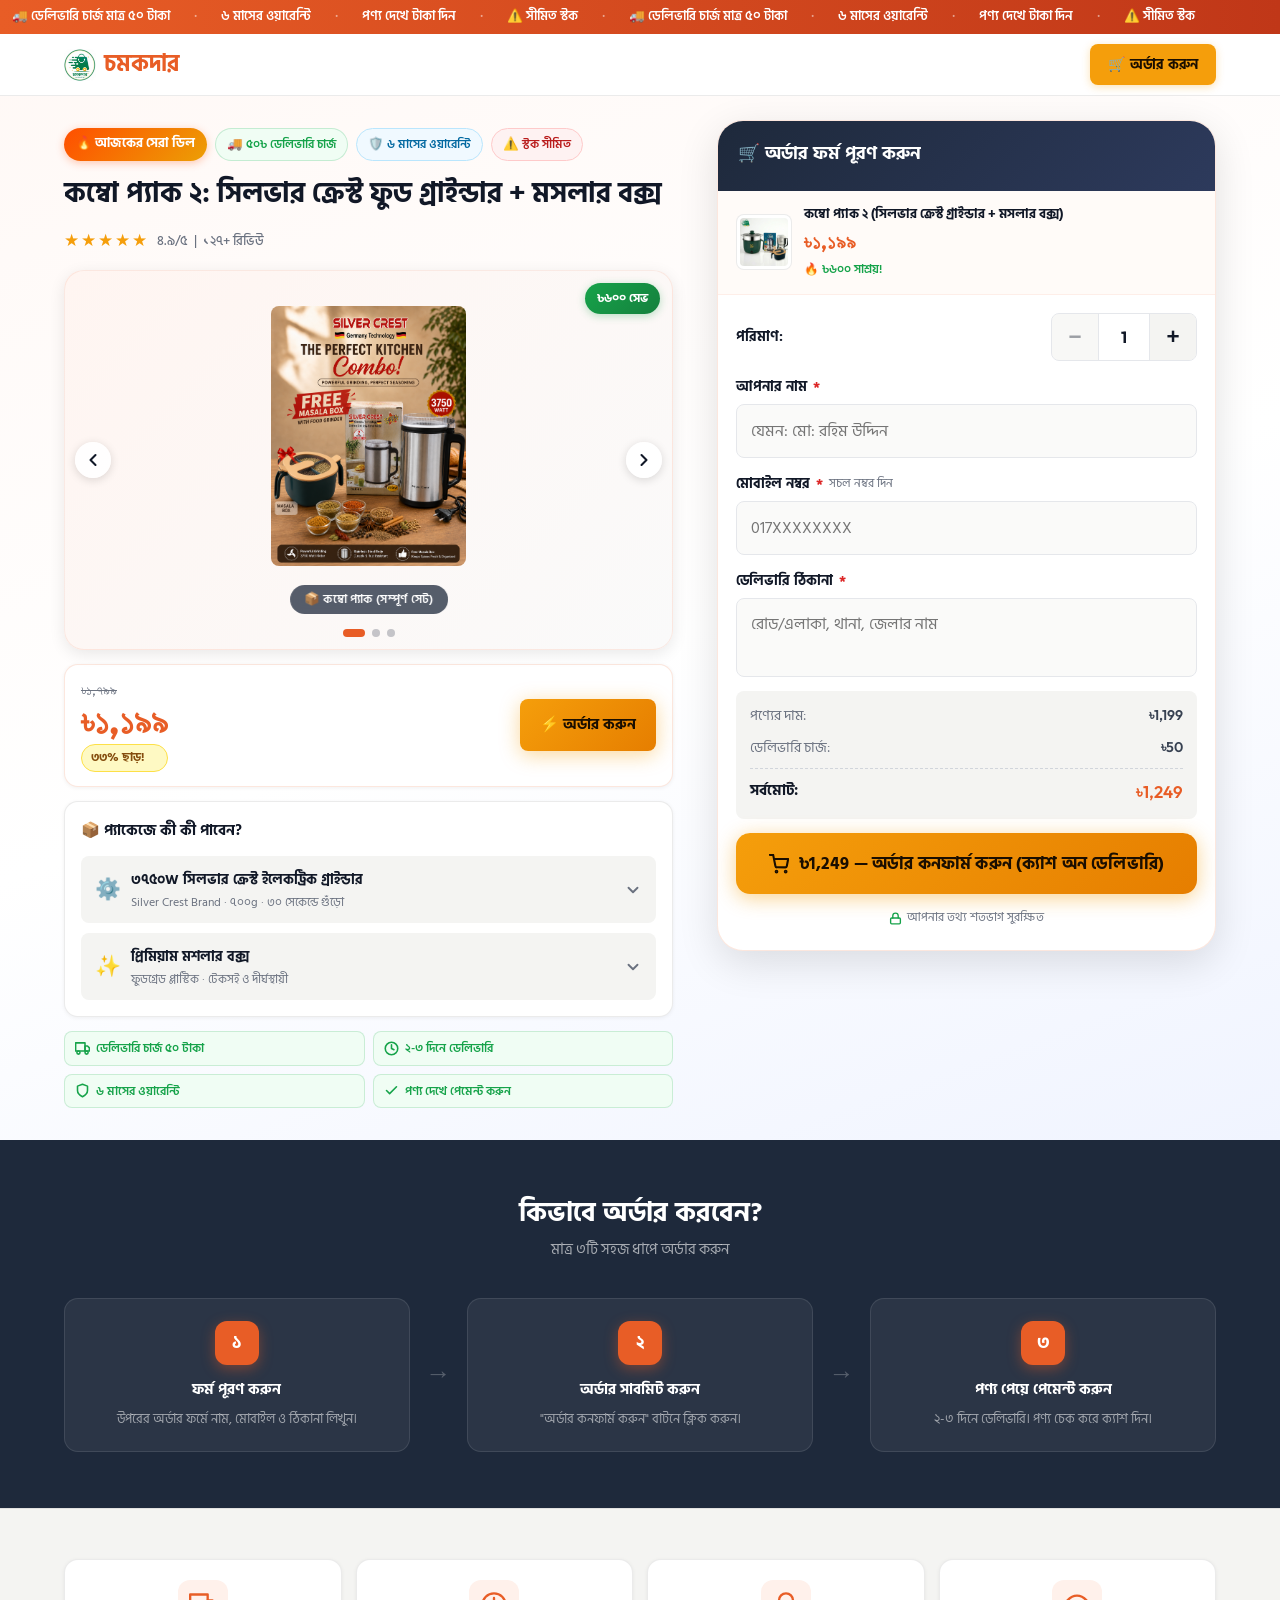
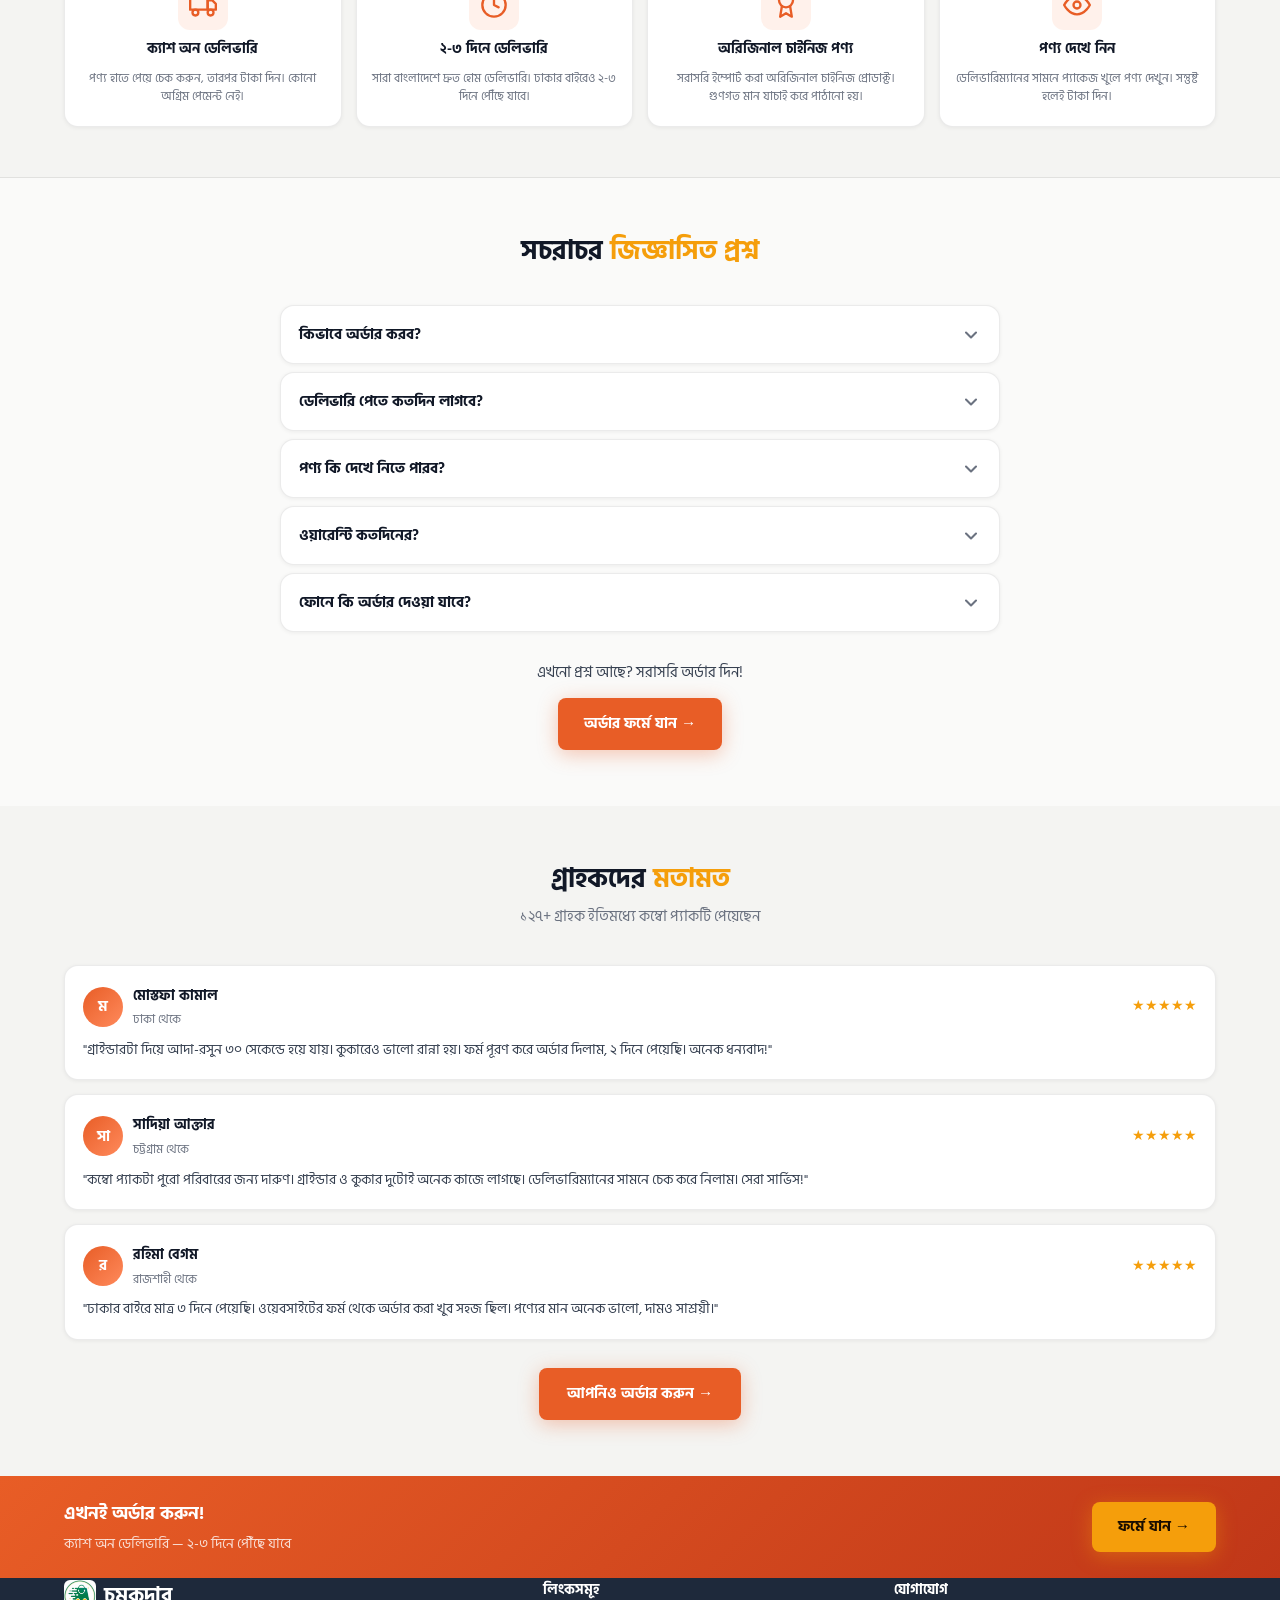
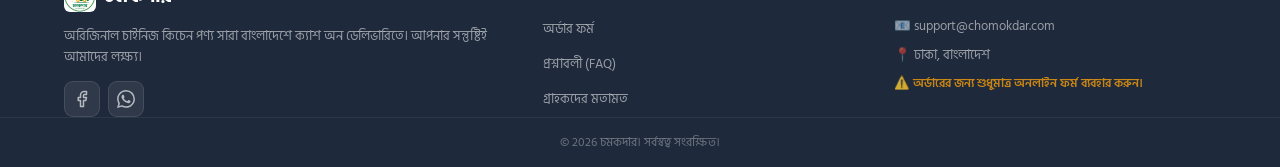
==== commit a6cfddc3: "had" ====
--- a/combo2/index.html
+++ b/combo2/index.html
@@ -1,4 +1,4 @@
-﻿<!DOCTYPE html>
+<!DOCTYPE html>
 <html lang="bn">
 <head>
   <meta charset="UTF-8">
--- a/style.css
+++ b/style.css
@@ -281,6 +281,7 @@
 .slider-wrap {
   position: relative;
   width: 100%;
+  aspect-ratio: 1.2 / 1;
   background: linear-gradient(135deg, #fff5f1 0%, #fafafa 100%);
   border-radius: var(--r-lg);
   border: 1px solid rgba(232,93,38,0.1);
@@ -294,36 +295,45 @@
 .slider-track {
   display: flex;
   flex-wrap: nowrap;
-  transition: transform 0.45s cubic-bezier(0.4, 0, 0.2, 1);
+  width: 100%;
+  height: 100%;
+  transition: transform 0.5s cubic-bezier(0.25, 1, 0.5, 1);
   will-change: transform;
 }
 
 .slide {
   width: 100%;
+  height: 100%;
   flex-shrink: 0;
   display: flex;
   flex-direction: column;
   align-items: center;
   justify-content: center;
-  padding: 24px 16px 48px;
-  gap: 10px;
+  padding: 16px 16px 65px;
   position: relative;
   box-sizing: border-box;
 }
 
 .slide img {
-  max-height: 240px;
+  height: 65%;
   width: auto;
-  max-width: 100%;
+  max-width: 90%;
   object-fit: contain;
   border-radius: 8px;
-  transition: transform 0.4s ease;
+  opacity: 0.6;
+  transform: scale(0.92);
+  transition: transform 0.5s cubic-bezier(0.25, 1, 0.5, 1), opacity 0.5s cubic-bezier(0.25, 1, 0.5, 1);
   pointer-events: none;
+}
+
+.slide.active img {
+  opacity: 1;
+  transform: scale(1);
 }
 
 .slide-label {
   position: absolute;
-  bottom: 48px;
+  bottom: 35px;
   left: 50%;
   transform: translateX(-50%);
   background: rgba(30, 41, 59, 0.75);
@@ -1621,8 +1631,8 @@
   .product-title { font-size: 1.75rem; }
   .price-now { font-size: 2.2rem; }
 
-  .product-img-wrap { min-height: 340px; padding: 28px 24px; }
-  .product-img { max-height: 300px; }
+  .slider-wrap { aspect-ratio: auto; height: 380px; }
+  .slide img { height: 260px; }
 
   .reviews-grid { grid-template-columns: repeat(3, 1fr); }
 
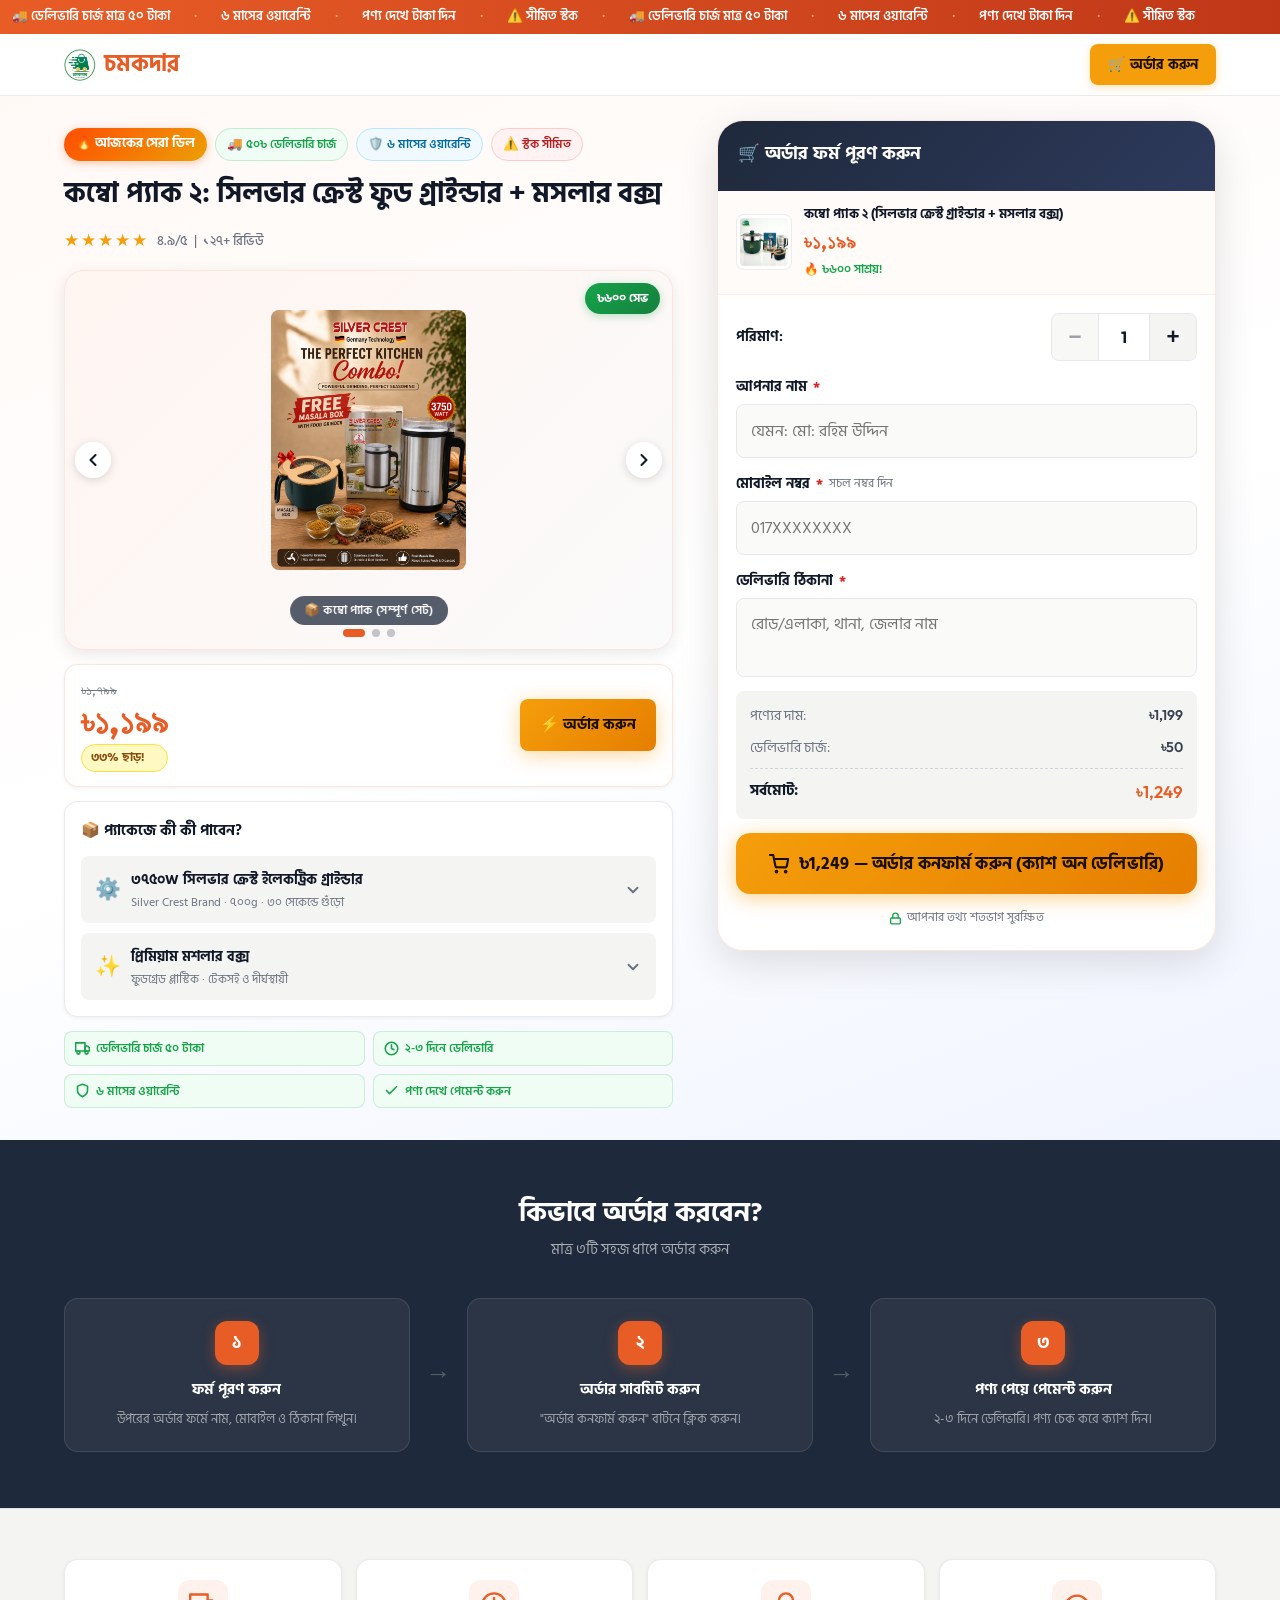
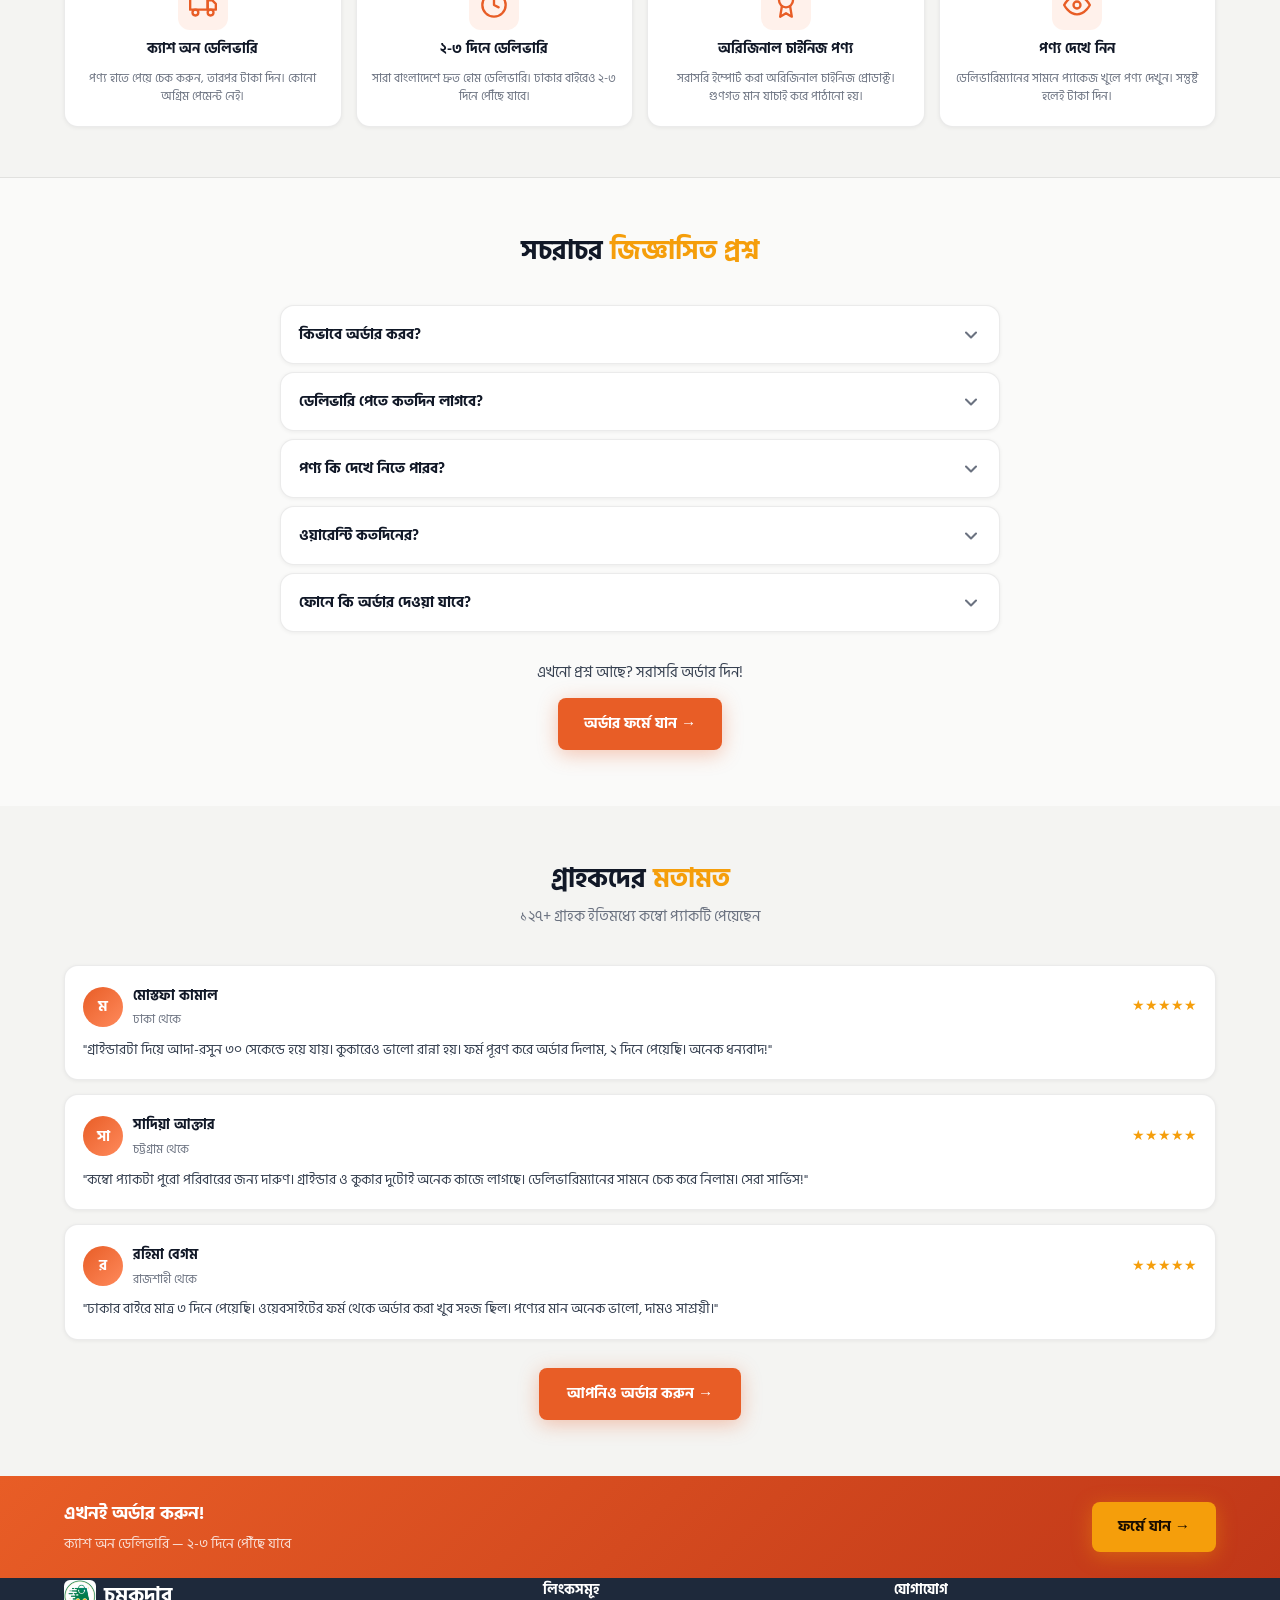
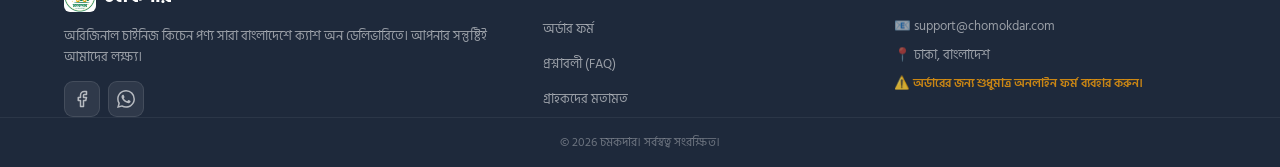
==== commit 999e05e8: "imaages" ====
--- a/combo2/index.html
+++ b/combo2/index.html
@@ -14,7 +14,7 @@
   <!-- Open Graph for Facebook Ads -->
   <meta property="og:title" content="চমকদার কম্বো প্যাক ২ — ৳১,১৯৯ | ডেলিভারি ৫০ টাকা">
   <meta property="og:description" content="৩৭৫০W সিলভার ক্রেস্ট ফুড গ্রাইন্ডার + প্রিমিয়াম মশলার বক্স — একসাথে মাত্র ৳১,১৯৯! সাথে ৬ মাসের ওয়ারেন্টি!">
-  <meta property="og:image" content="https://chomokdar.com/assets/combo pack 2.jpeg">
+  <meta property="og:image" content="https://chomokdar.com/assets/combo-pack-2.webp">
   <meta property="og:url" content="https://chomokdar.com/combo2/">
   <meta property="og:type" content="website">
   <meta property="og:site_name" content="চমকদার">
@@ -22,9 +22,9 @@
   <meta name="twitter:card" content="summary_large_image">
   <meta name="twitter:title" content="চমকদার কম্বো প্যাক ২ — ৳১,১৯৯">
   <meta name="twitter:description" content="৩৭৫০W সিলভার ক্রেস্ট ফুড গ্রাইন্ডার + প্রিমিয়াম মশলার বক্স। ডেলিভারি ৫০ টাকা ও ৬ মাসের ওয়ারেন্টি।">
-  <meta name="twitter:image" content="https://chomokdar.com/assets/combo pack 2.jpeg">
-
-  <link rel="icon" type="image/jpeg" href="../assets/chamakdaqr-logo.jpeg">
+  <meta name="twitter:image" content="https://chomokdar.com/assets/combo-pack-2.webp">
+
+  <link rel="icon" type="image/webp" href="../assets/chamakdaqr-logo.webp">
 
   <!-- Structured Data -->
   <script type="application/ld+json">
@@ -32,7 +32,7 @@
     "@context": "https://schema.org",
     "@type": "Product",
     "name": "কম্বো প্যাক ২: সিলভার ক্রেস্ট ফুড গ্রাইন্ডার + মশলার বক্স",
-    "image": "https://chomokdar.com/assets/combo pack 2.jpeg",
+    "image": "https://chomokdar.com/assets/combo-pack-2.webp",
     "description": "অরিজিনাল চাইনিজ কিচেন কম্বো — ৩৭৫০W সিলভার ক্রেস্ট ফুড গ্রাইন্ডার ও প্রিমিয়াম মশলার বক্স। সাথে ৬ মাসের রিপ্লেসমেন্ট গ্যারান্টি।",
     "brand": { "@type": "Brand", "name": "চমকদার" },
     "offers": {
@@ -100,7 +100,7 @@
   <header id="main-header">
     <div class="container header-container">
       <a href="#" class="logo">
-        <img src="../assets/chamakdaqr-logo.jpeg" alt="চমকদার লোগো" class="logo-img">
+        <img src="../assets/chamakdaqr-logo.webp" alt="চমকদার লোগো" class="logo-img">
         <span>চমকদার</span>
       </a>
       <a href="#order-form-anchor" class="header-order-btn">
@@ -141,15 +141,15 @@
         <div class="slider-wrap" id="product-slider">
           <div class="slider-track" id="slider-track">
             <div class="slide">
-              <img src="../assets/combo3.png" alt="কম্বো প্যাক — সম্পূর্ণ সেট" loading="eager">
+              <img src="../assets/combo3.webp" alt="কম্বো প্যাক — সম্পূর্ণ সেট" loading="eager">
               <span class="slide-label">📦 কম্বো প্যাক (সম্পূর্ণ সেট)</span>
             </div>
             <div class="slide">
-              <img src="../assets/food grinder.png" alt="ফুড গ্রাইন্ডার" loading="lazy">
+              <img src="../assets/food-grinder.webp" alt="ফুড গ্রাইন্ডার" loading="lazy">
               <span class="slide-label">⚙️ সিলভার ক্রেস্ট ফুড গ্রাইন্ডার</span>
             </div>
             <div class="slide">
-              <img src="../assets/masala box.jpeg" alt="মশলার বক্স" loading="lazy">
+              <img src="../assets/masala-box.webp" alt="মশলার বক্স" loading="lazy">
               <span class="slide-label">✨ মশলার বক্স</span>
             </div>
           </div>
@@ -271,7 +271,7 @@
 
           <!-- Product Preview -->
           <div class="prod-preview">
-            <img src="../assets/combo pack 2.jpeg" alt="কম্বো প্যাক" class="preview-img">
+            <img src="../assets/combo-pack-2.webp" alt="কম্বো প্যাক" class="preview-img">
             <div class="preview-info">
               <div class="preview-name">কম্বো প্যাক ২ (সিলভার ক্রেস্ট গ্রাইন্ডার + মসলার বক্স)</div>
               <div class="preview-price">৳১,১৯৯</div>
@@ -544,7 +544,7 @@
       <div class="container footer-grid">
         <div class="footer-brand">
           <div class="footer-logo">
-            <img src="../assets/chamakdaqr-logo.jpeg" alt="চমকদার লোগো" class="logo-img">
+            <img src="../assets/chamakdaqr-logo.webp" alt="চমকদার লোগো" class="logo-img">
             <span>চমকদার</span>
           </div>
           <p>অরিজিনাল চাইনিজ কিচেন পণ্য সারা বাংলাদেশে ক্যাশ অন ডেলিভারিতে। আপনার সন্তুষ্টিই আমাদের লক্ষ্য।</p>
--- a/style.css
+++ b/style.css
@@ -281,7 +281,7 @@
 .slider-wrap {
   position: relative;
   width: 100%;
-  aspect-ratio: 1.2 / 1;
+  aspect-ratio: 1 / 1;
   background: linear-gradient(135deg, #fff5f1 0%, #fafafa 100%);
   border-radius: var(--r-lg);
   border: 1px solid rgba(232,93,38,0.1);
@@ -309,15 +309,15 @@
   flex-direction: column;
   align-items: center;
   justify-content: center;
-  padding: 16px 16px 65px;
+  padding: 12px 12px 52px;
   position: relative;
   box-sizing: border-box;
 }
 
 .slide img {
-  height: 65%;
+  height: 80%;
   width: auto;
-  max-width: 90%;
+  max-width: 95%;
   object-fit: contain;
   border-radius: 8px;
   opacity: 0.6;
@@ -333,7 +333,7 @@
 
 .slide-label {
   position: absolute;
-  bottom: 35px;
+  bottom: 24px;
   left: 50%;
   transform: translateX(-50%);
   background: rgba(30, 41, 59, 0.75);
